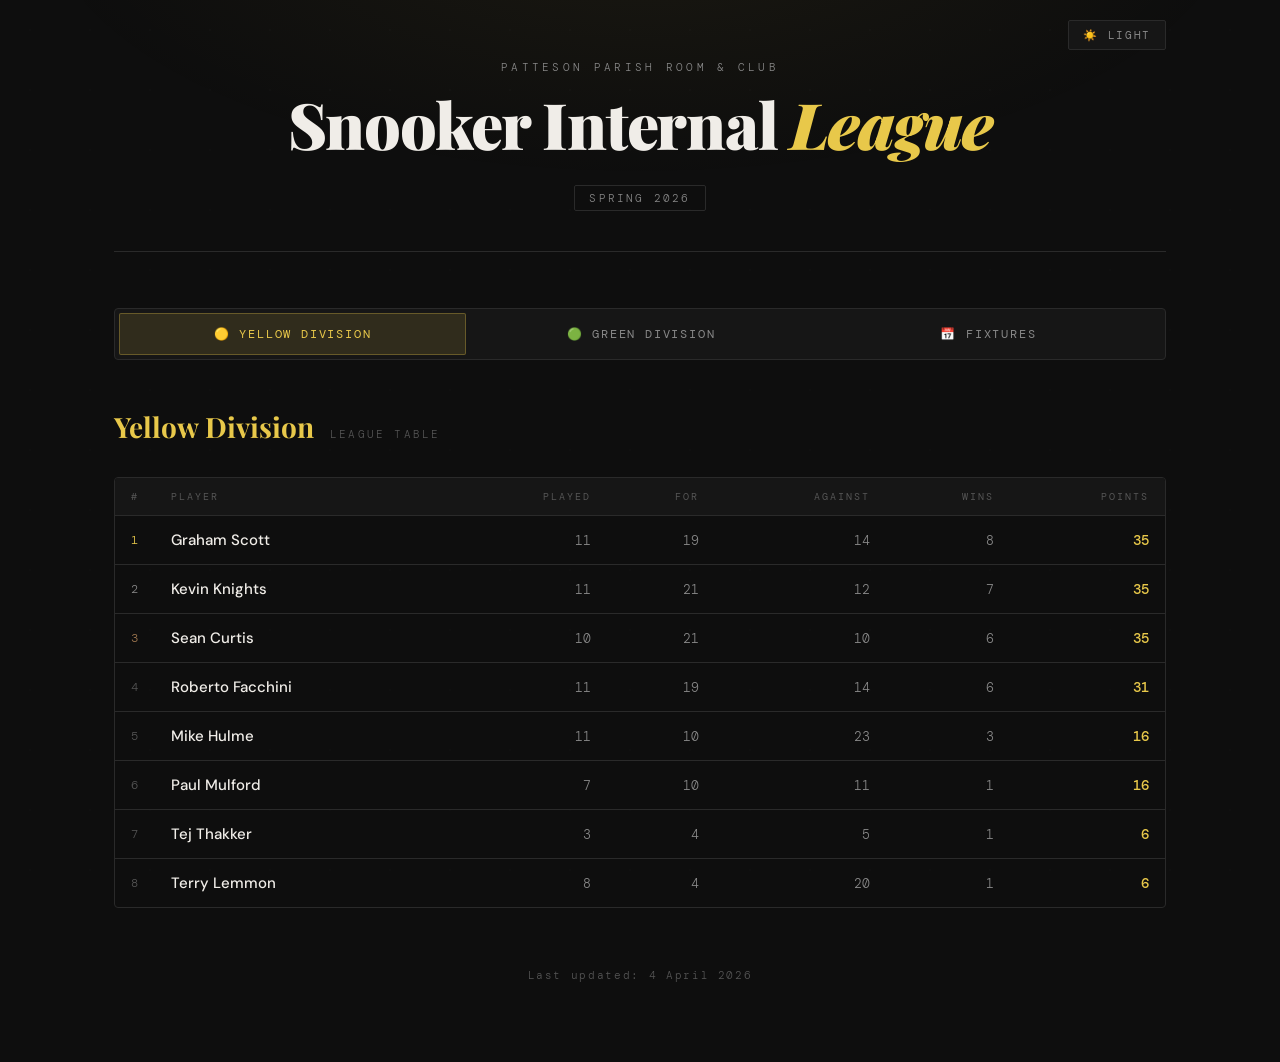
==== index.html @ 0fcff3c0 "Update index.html" ====
<!DOCTYPE html>
<html lang="en">
<head>
<meta charset="UTF-8">
<meta name="viewport" content="width=device-width, initial-scale=1.0">
<title>Patteson Rooms Snooker League — Spring/Summer 2026</title>
<link rel="preconnect" href="https://fonts.googleapis.com">
<link href="https://fonts.googleapis.com/css2?family=Playfair+Display:wght@700;900&family=DM+Mono:wght@400;500&family=DM+Sans:wght@300;400;500&display=swap" rel="stylesheet">
<style>
  :root {
    --bg: #0e0e0e;
    --surface: #161616;
    --surface2: #1e1e1e;
    --border: #2a2a2a;
    --yellow: #e8c84a;
    --yellow-dim: rgba(232,200,74,0.12);
    --yellow-glow: rgba(232,200,74,0.25);
    --green: #4caf7d;
    --green-dim: rgba(76,175,125,0.12);
    --green-glow: rgba(76,175,125,0.25);
    --text: #f0ede8;
    --text-muted: #888;
    --text-dim: #555;
    --red: #e05c5c;
  }

  :root.light {
    --bg: #f5f2eb;
    --surface: #ffffff;
    --surface2: #ece9e1;
    --border: #d8d3c8;
    --yellow: #b8960a;
    --yellow-dim: rgba(184,150,10,0.1);
    --yellow-glow: rgba(184,150,10,0.2);
    --green: #2d8a5a;
    --green-dim: rgba(45,138,90,0.1);
    --green-glow: rgba(45,138,90,0.2);
    --text: #1a1814;
    --text-muted: #666;
    --text-dim: #999;
    --red: #c0392b;
  }

  /* Theme toggle */
  .theme-toggle {
    position: absolute;
    top: 20px;
    right: 0;
    background: var(--surface);
    border: 1px solid var(--border);
    color: var(--text-muted);
    font-family: 'DM Mono', monospace;
    font-size: 11px;
    letter-spacing: 0.15em;
    text-transform: uppercase;
    padding: 7px 14px;
    border-radius: 2px;
    cursor: pointer;
    transition: all 0.2s;
    display: flex;
    align-items: center;
    gap: 7px;
    z-index: 10;
  }

  .theme-toggle:hover { color: var(--text); border-color: var(--text-dim); }

  header { position: relative; }

  *, *::before, *::after { box-sizing: border-box; margin: 0; padding: 0; }

  body {
    background: var(--bg);
    color: var(--text);
    font-family: 'DM Sans', sans-serif;
    font-weight: 300;
    min-height: 100vh;
    overflow-x: hidden;
  }

  /* Background texture */
  body::before {
    content: '';
    position: fixed;
    inset: 0;
    background-image:
      radial-gradient(ellipse 80% 50% at 50% -10%, rgba(232,200,74,0.06) 0%, transparent 60%),
      url("data:image/svg+xml,%3Csvg width='60' height='60' viewBox='0 0 60 60' xmlns='http://www.w3.org/2000/svg'%3E%3Cg fill='none' fill-rule='evenodd'%3E%3Cg fill='%23ffffff' fill-opacity='0.015'%3E%3Ccircle cx='30' cy='30' r='1'/%3E%3C/g%3E%3C/g%3E%3C/svg%3E");
    pointer-events: none;
    z-index: 0;
  }

  :root.light body::before {
    background-image: radial-gradient(ellipse 80% 50% at 50% -10%, rgba(184,150,10,0.05) 0%, transparent 60%);
  }

  .site-wrap {
    position: relative;
    z-index: 1;
    max-width: 1100px;
    margin: 0 auto;
    padding: 0 24px 80px;
  }

  /* ── HEADER ── */
  header {
    padding: 60px 0 40px;
    text-align: center;
    border-bottom: 1px solid var(--border);
    margin-bottom: 56px;
  }

  .club-name {
    font-family: 'DM Mono', monospace;
    font-size: 11px;
    letter-spacing: 0.3em;
    text-transform: uppercase;
    color: var(--text-muted);
    margin-bottom: 16px;
  }

  h1 {
    font-family: 'Playfair Display', serif;
    font-size: clamp(32px, 6vw, 64px);
    font-weight: 900;
    line-height: 1.05;
    letter-spacing: -0.02em;
    color: var(--text);
    margin-bottom: 12px;
  }

  h1 em {
    font-style: italic;
    color: var(--yellow);
  }

  .season-badge {
    display: inline-block;
    font-family: 'DM Mono', monospace;
    font-size: 11px;
    letter-spacing: 0.2em;
    text-transform: uppercase;
    color: var(--text-muted);
    border: 1px solid var(--border);
    padding: 5px 14px;
    border-radius: 2px;
    margin-top: 16px;
  }

  /* ── NAV TABS ── */
  .tabs {
    display: flex;
    gap: 2px;
    margin-bottom: 48px;
    background: var(--surface);
    padding: 4px;
    border-radius: 4px;
    border: 1px solid var(--border);
  }

  .tab-btn {
    flex: 1;
    padding: 12px 20px;
    background: transparent;
    border: none;
    cursor: pointer;
    font-family: 'DM Mono', monospace;
    font-size: 12px;
    letter-spacing: 0.15em;
    text-transform: uppercase;
    color: var(--text-muted);
    border-radius: 2px;
    transition: all 0.2s;
  }

  .tab-btn:hover { color: var(--text); background: var(--surface2); }

  .tab-btn.active-yellow {
    background: var(--yellow-dim);
    color: var(--yellow);
    border: 1px solid rgba(232,200,74,0.3);
  }

  .tab-btn.active-green {
    background: var(--green-dim);
    color: var(--green);
    border: 1px solid rgba(76,175,125,0.3);
  }

  .tab-btn.active-fixtures {
    background: var(--surface2);
    color: var(--text);
    border: 1px solid var(--border);
  }

  /* ── PANELS ── */
  .panel { display: none; }
  .panel.active { display: block; animation: fadeUp 0.3s ease; }

  @keyframes fadeUp {
    from { opacity: 0; transform: translateY(8px); }
    to { opacity: 1; transform: translateY(0); }
  }

  /* ── DIVISION HEADER ── */
  .division-header {
    display: flex;
    align-items: baseline;
    gap: 16px;
    margin-bottom: 32px;
  }

  .division-title {
    font-family: 'Playfair Display', serif;
    font-size: 28px;
    font-weight: 700;
  }

  .division-title.yellow { color: var(--yellow); }
  .division-title.green { color: var(--green); }

  .division-sub {
    font-family: 'DM Mono', monospace;
    font-size: 11px;
    letter-spacing: 0.2em;
    color: var(--text-dim);
    text-transform: uppercase;
  }

  /* ── LEAGUE TABLE ── */
  .table-wrap {
    border: 1px solid var(--border);
    border-radius: 4px;
    overflow: hidden;
    margin-bottom: 48px;
  }

  table {
    width: 100%;
    border-collapse: collapse;
  }

  thead th {
    font-family: 'DM Mono', monospace;
    font-size: 10px;
    letter-spacing: 0.2em;
    text-transform: uppercase;
    color: var(--text-dim);
    padding: 12px 16px;
    text-align: left;
    background: var(--surface);
    border-bottom: 1px solid var(--border);
    font-weight: 400;
  }

  thead th.num { text-align: right; }

  tbody tr {
    border-bottom: 1px solid var(--border);
    transition: background 0.15s;
  }

  tbody tr:last-child { border-bottom: none; }
  tbody tr:hover { background: var(--surface2); }

  /* Top 3 highlight */
  tbody tr:nth-child(1) .pos-cell { color: var(--yellow); }
  tbody tr:nth-child(2) .pos-cell { color: var(--text-muted); }
  tbody tr:nth-child(3) .pos-cell { color: #a07850; }

  td {
    padding: 14px 16px;
    font-size: 14px;
  }

  td.num {
    text-align: right;
    font-family: 'DM Mono', monospace;
    font-size: 13px;
    color: var(--text-muted);
  }

  .pos-cell {
    font-family: 'DM Mono', monospace;
    font-size: 12px;
    color: var(--text-dim);
    width: 32px;
  }

  .player-name {
    font-weight: 500;
    font-size: 15px;
  }

  .points-cell {
    font-family: 'DM Mono', monospace;
    font-weight: 500;
    font-size: 14px;
    text-align: right;
  }

  .points-cell.yellow-pts { color: var(--yellow); }
  .points-cell.green-pts { color: var(--green); }

  /* ── FIXTURES ── */
  .fixtures-grid {
    display: grid;
    grid-template-columns: repeat(auto-fill, minmax(320px, 1fr));
    gap: 16px;
  }

  .week-card {
    background: var(--surface);
    border: 1px solid var(--border);
    border-radius: 4px;
    overflow: hidden;
    transition: border-color 0.2s;
  }

  .week-card:hover { border-color: #3a3a3a; }

  .week-header {
    display: flex;
    justify-content: space-between;
    align-items: center;
    padding: 12px 16px;
    background: var(--surface2);
    border-bottom: 1px solid var(--border);
  }

  .week-label {
    font-family: 'DM Mono', monospace;
    font-size: 11px;
    letter-spacing: 0.2em;
    text-transform: uppercase;
    color: var(--text-muted);
  }

  .week-date {
    font-family: 'DM Mono', monospace;
    font-size: 11px;
    color: var(--text-dim);
  }

  .match-row {
    display: flex;
    align-items: center;
    padding: 10px 16px;
    border-bottom: 1px solid var(--border);
    gap: 8px;
  }

  .match-row:last-child { border-bottom: none; }

  .match-player {
    flex: 1;
    font-size: 13px;
  }

  .match-player.home { text-align: right; }
  .match-player.away { text-align: left; }

  .match-score {
    font-family: 'DM Mono', monospace;
    font-size: 12px;
    color: var(--text-dim);
    width: 60px;
    text-align: center;
    flex-shrink: 0;
  }

  .match-score.played {
    color: var(--text);
    font-weight: 500;
  }

  .score-win { color: var(--green) !important; }
  .score-lose { color: var(--red) !important; }

  .vs-dot {
    font-family: 'DM Mono', monospace;
    font-size: 10px;
    color: var(--text-dim);
    letter-spacing: 0.1em;
  }

  /* Division badge in fixture tab */
  .div-section-label {
    font-family: 'DM Mono', monospace;
    font-size: 10px;
    letter-spacing: 0.25em;
    text-transform: uppercase;
    padding: 4px 10px;
    border-radius: 2px;
    margin-bottom: 20px;
    display: inline-block;
  }

  .div-section-label.yellow {
    background: var(--yellow-dim);
    color: var(--yellow);
    border: 1px solid rgba(232,200,74,0.2);
  }

  .div-section-label.green {
    background: var(--green-dim);
    color: var(--green);
    border: 1px solid rgba(76,175,125,0.2);
  }

  .fixtures-section { margin-bottom: 48px; }

  .fixtures-section h3 {
    font-family: 'Playfair Display', serif;
    font-size: 22px;
    margin-bottom: 20px;
  }

  /* ── LAST UPDATED ── */
  .last-updated {
    text-align: center;
    margin-top: 60px;
    font-family: 'DM Mono', monospace;
    font-size: 11px;
    color: var(--text-dim);
    letter-spacing: 0.15em;
  }

  /* ── RESPONSIVE ── */
  @media (max-width: 600px) {
    .fixtures-grid { grid-template-columns: 1fr; }
    .tabs { flex-direction: column; }
    thead th.hide-mobile, td.hide-mobile { display: none; }
  }
</style>
</head>
<body>
<div class="site-wrap">

  <header>
    <button class="theme-toggle" onclick="toggleTheme()" id="theme-btn">☀️ Light</button>
    <p class="club-name">Patteson Parish Room &amp; Club</p>
    <h1>Snooker Internal <em>League</em></h1>
    <div class="season-badge">Spring 2026</div>
  </header>

  <div class="tabs">
    <button class="tab-btn active-yellow" onclick="showTab('yellow')">🟡 Yellow Division</button>
    <button class="tab-btn" onclick="showTab('green')">🟢 Green Division</button>
    <button class="tab-btn" onclick="showTab('fixtures')">📅 Fixtures</button>
  </div>

  <!-- ═══ YELLOW DIVISION ═══ -->
  <div id="tab-yellow" class="panel active">
    <div class="division-header">
      <span class="division-title yellow">Yellow Division</span>
      <span class="division-sub">League Table</span>
    </div>
    <div class="table-wrap">
      <table id="yellow-table">
        <thead>
          <tr>
            <th>#</th>
            <th>Player</th>
            <th class="num">Played</th>
            <th class="num hide-mobile">For</th>
            <th class="num hide-mobile">Against</th>
            <th class="num hide-mobile">Wins</th>
            <th class="num">Points</th>
          </tr>
        </thead>
        <tbody id="yellow-tbody"></tbody>
      </table>
    </div>
  </div>

  <!-- ═══ GREEN DIVISION ═══ -->
  <div id="tab-green" class="panel">
    <div class="division-header">
      <span class="division-title green">Green Division</span>
      <span class="division-sub">League Table</span>
    </div>
    <div class="table-wrap">
      <table id="green-table">
        <thead>
          <tr>
            <th>#</th>
            <th>Player</th>
            <th class="num">Played</th>
            <th class="num hide-mobile">For</th>
            <th class="num hide-mobile">Against</th>
            <th class="num hide-mobile">Wins</th>
            <th class="num">Points</th>
          </tr>
        </thead>
        <tbody id="green-tbody"></tbody>
      </table>
    </div>
  </div>

  <!-- ═══ FIXTURES ═══ -->
  <div id="tab-fixtures" class="panel">
    <div class="fixtures-section">
      <span class="div-section-label yellow">Yellow Division</span>
      <div class="fixtures-grid" id="yellow-fixtures"></div>
    </div>
    <div class="fixtures-section">
      <span class="div-section-label green">Green Division</span>
      <div class="fixtures-grid" id="green-fixtures"></div>
    </div>
  </div>

  <p class="last-updated" id="last-updated"></p>

</div>

<script>
// ════════════════════════════════════════════════════════════
//  !! EDIT THIS DATA SECTION TO UPDATE SCORES !!
//
//  For each player: [played, framesFor, framesAgainst, wins, points]
//  Set all to 0 at the start of the season.
//
//  For each match: { home, away, hScore, aScore }
//  Leave hScore and aScore as null if not yet played.
// ════════════════════════════════════════════════════════════

const LAST_UPDATED = "4 April 2026";

const yellowPlayers = [
  { name: "Terry Lemmon",     played: 8, for: 4, against: 20, wins: 1, points: 6 },
  { name: "Roberto Facchini", played: 11, for: 19, against: 14, wins: 6, points: 31 },
  { name: "Graham Scott",     played: 11, for: 19, against: 14, wins: 8, points: 35 },
  { name: "Kevin Knights",    played: 11, for: 21, against: 12, wins: 7, points: 35 },
  { name: "Mike Hulme",       played: 11, for: 10, against: 23, wins: 3, points: 16 },
  { name: "Paul Mulford",     played: 7, for: 10, against: 11, wins: 1, points: 16 },
  { name: "Sean Curtis",      played: 10, for: 21, against: 10, wins: 6, points: 35 },
  { name: "Tej Thakker",      played: 3, for: 4, against: 5, wins: 1, points: 6 },
];

const greenPlayers = [
  { name: "Jeff Smith",     played: 8, for: 2, against: 22, wins: 0, points: 2 },
  { name: "Stephen Curtis", played: 11, for: 19, against: 14, wins: 6, points: 33 },
  { name: "Asa Vassar",     played: 9, for: 21, against: 6, wins: 6, points: 35 },
  { name: "John Butler",    played: 9, for: 11, against: 16, wins: 3, points: 17 },
  { name: "Stuart Curtis",  played: 10, for: 14, against: 16, wins: 3, points: 20 },
  { name: "Steve Cotten",   played: 11, for: 15, against: 18, wins: 5, points: 25 },
  { name: "Mike Sampson",   played: null, for: null, against: null, wins: null, points: null },
  { name: "Robert Curtis",  played: 10, for: 20, against: 10, wins: 10, points: 38 },
];

// Fixtures — hScore/aScore: null = not played, [n,n] = frames won each
const yellowFixtures = [
  { week: 1,  date: "13 Apr", matches: [
    { home: "Terry Lemmon",     away: "Mike Hulme",       hScore: 2, aScore: 1 },
    { home: "Roberto Facchini", away: "Tej Thakker",      hScore: 1, aScore: 2 },
    { home: "Graham Scott",     away: "Paul Mulford",     hScore: 2, aScore: 1 },
    { home: "Kevin Knights",    away: "Sean Curtis",      hScore: 2, aScore: 1 },
  ]},
  { week: 2,  date: "20 Apr", matches: [
    { home: "Terry Lemmon",     away: "Sean Curtis",      hScore: 0, aScore: 3 },
    { home: "Roberto Facchini", away: "Mike Hulme",       hScore: 3, aScore: 0 },
    { home: "Graham Scott",     away: "Tej Thakker",      hScore: 2, aScore: 1 },
    { home: "Kevin Knights",    away: "Paul Mulford",     hScore: 2, aScore: 1 },
  ]},
  { week: 3,  date: "27 Apr", matches: [
    { home: "Terry Lemmon",     away: "Paul Mulford",     hScore: 0, aScore: 3 },
    { home: "Roberto Facchini", away: "Sean Curtis",      hScore: 0, aScore: 3 },
    { home: "Graham Scott",     away: "Mike Hulme",       hScore: 3, aScore: 0 },
    { home: "Kevin Knights",    away: "Tej Thakker",      hScore: 2, aScore: 1 },
  ]},
  { week: 4,  date: "4 May", matches: [
    { home: "Terry Lemmon",     away: "Tej Thakker",      hScore: null, aScore: null },
    { home: "Roberto Facchini", away: "Paul Mulford",     hScore: 3, aScore: 0 },
    { home: "Graham Scott",     away: "Sean Curtis",      hScore: 1, aScore: 2 },
    { home: "Kevin Knights",    away: "Mike Hulme",       hScore: 3, aScore: 0 },
  ]},
  { week: 5,  date: "11 May", matches: [
    { home: "Terry Lemmon",     away: "Graham Scott",     hScore: 1, aScore: 2 },
    { home: "Roberto Facchini", away: "Kevin Knights",    hScore: 2, aScore: 1 },
    { home: "Mike Hulme",       away: "Paul Mulford",     hScore: 1, aScore: 2 },
    { home: "Tej Thakker",      away: "Sean Curtis",      hScore: null, aScore: null },
  ]},
  { week: 6,  date: "18 May", matches: [
    { home: "Terry Lemmon",     away: "Kevin Knights",    hScore: 0, aScore: 3 },
    { home: "Roberto Facchini", away: "Graham Scott",     hScore: 1, aScore: 2 },
    { home: "Mike Hulme",       away: "Sean Curtis",      hScore: 2, aScore: 1 },
    { home: "Tej Thakker",      away: "Paul Mulford",     hScore: null, aScore: null },
  ]},
  { week: 7,  date: "25 May", matches: [
    { home: "Terry Lemmon",     away: "Roberto Facchini", hScore: 0, aScore: 3 },
    { home: "Graham Scott",     away: "Kevin Knights",    hScore: 2, aScore: 1 },
    { home: "Mike Hulme",       away: "Tej Thakker",      hScore: null, aScore: null },
    { home: "Paul Mulford",     away: "Sean Curtis",      hScore: null, aScore: null },
  ]},
  { week: 8,  date: "1 Jun", matches: [
    { home: "Mike Hulme",       away: "Terry Lemmon",     hScore: 3, aScore: 0 },
    { home: "Tej Thakker",      away: "Roberto Facchini", hScore: null, aScore: null },
    { home: "Paul Mulford",     away: "Graham Scott",     hScore: 2, aScore: 1 },
    { home: "Sean Curtis",      away: "Kevin Knights",    hScore: 2, aScore: 1 },
  ]},
  { week: 9,  date: "8 Jun", matches: [
    { home: "Sean Curtis",      away: "Terry Lemmon",     hScore: 2, aScore: 1 },
    { home: "Mike Hulme",       away: "Roberto Facchini", hScore: 2, aScore: 1 },
    { home: "Tej Thakker",      away: "Graham Scott",     hScore: null, aScore: null },
    { home: "Paul Mulford",     away: "Kevin Knights",    hScore: 1, aScore: 2 },
  ]},
  { week: 10, date: "15 Jun", matches: [
    { home: "Paul Mulford",     away: "Terry Lemmon",     hScore: null, aScore: null },
    { home: "Sean Curtis",      away: "Roberto Facchini", hScore: 1, aScore: 2 },
    { home: "Mike Hulme",       away: "Graham Scott",     hScore: 1, aScore: 2 },
    { home: "Tej Thakker",      away: "Kevin Knights",    hScore: null, aScore: null },
  ]},
  { week: 11, date: "22 Jun", matches: [
    { home: "Tej Thakker",      away: "Terry Lemmon",     hScore: null, aScore: null },
    { home: "Paul Mulford",     away: "Roberto Facchini", hScore: null, aScore: null },
    { home: "Sean Curtis",      away: "Graham Scott",     hScore: 3, aScore: 0 },
    { home: "Mike Hulme",       away: "Kevin Knights",    hScore: 0, aScore: 3 },
  ]},
  { week: 12, date: "29 Jun", matches: [
    { home: "Graham Scott",     away: "Terry Lemmon",     hScore: null, aScore: null },
    { home: "Kevin Knights",    away: "Roberto Facchini", hScore: 1, aScore: 2 },
    { home: "Paul Mulford",     away: "Mike Hulme",       hScore: null, aScore: null },
    { home: "Sean Curtis",      away: "Tej Thakker",      hScore: null, aScore: null },
  ]},
  { week: 13, date: "6 Jul", matches: [
    { home: "Kevin Knights",    away: "Terry Lemmon",     hScore: null, aScore: null },
    { home: "Graham Scott",     away: "Roberto Facchini", hScore: 2, aScore: 1 },
    { home: "Sean Curtis",      away: "Mike Hulme",       hScore: 3, aScore: 0 },
    { home: "Paul Mulford",     away: "Tej Thakker",      hScore: null, aScore: null },
  ]},
  { week: 14, date: "13 Jul", matches: [
    { home: "Roberto Facchini", away: "Terry Lemmon",     hScore: null, aScore: null },
    { home: "Kevin Knights",    away: "Graham Scott",     hScore: null, aScore: null },
    { home: "Tej Thakker",      away: "Mike Hulme",       hScore: null, aScore: null },
    { home: "Sean Curtis",      away: "Paul Mulford",     hScore: null, aScore: null },
  ]},
  { week: 15, date: "20 Jul", matches: [] }, // Catch-ups week
];

const greenFixtures = [
  { week: 1,  date: "13 Apr", matches: [
    { home: "Jeff Smith",     away: "Stuart Curtis",  hScore: 0, aScore: 3 },
    { home: "Stephen Curtis", away: "Robert Curtis",  hScore: 1, aScore: 2 },
    { home: "Asa Vassar",     away: "Steve Cotten",   hScore: 1, aScore: 2 },
    { home: "John Butler",    away: "Mike Sampson",   hScore: null, aScore: null },
  ]},
  { week: 2,  date: "20 Apr", matches: [
    { home: "Jeff Smith",     away: "Mike Sampson",   hScore: null, aScore: null },
    { home: "Stephen Curtis", away: "Stuart Curtis",  hScore: 2, aScore: 1 },
    { home: "Asa Vassar",     away: "Robert Curtis",  hScore: 0, aScore: 3 },
    { home: "John Butler",    away: "Steve Cotten",   hScore: 2, aScore: 1 },
  ]},
  { week: 3,  date: "27 Apr", matches: [
    { home: "Jeff Smith",     away: "Steve Cotten",   hScore: 1, aScore: 2 },
    { home: "Stephen Curtis", away: "Mike Sampson",   hScore: null, aScore: null },
    { home: "Asa Vassar",     away: "Stuart Curtis",  hScore: 2, aScore: 1 },
    { home: "John Butler",    away: "Robert Curtis",  hScore: 1, aScore: 2 },
  ]},
  { week: 4,  date: "4 May", matches: [
    { home: "Jeff Smith",     away: "Robert Curtis",  hScore: 1, aScore: 2 },
    { home: "Stephen Curtis", away: "Steve Cotten",   hScore: 3, aScore: 0 },
    { home: "Asa Vassar",     away: "Mike Sampson",   hScore: null, aScore: null },
    { home: "John Butler",    away: "Stuart Curtis",  hScore: 3, aScore: 0 },
  ]},
  { week: 5,  date: "11 May", matches: [
    { home: "Jeff Smith",     away: "Asa Vassar",     hScore: 0, aScore: 3 },
    { home: "Stephen Curtis", away: "John Butler",    hScore: 2, aScore: 1 },
    { home: "Stuart Curtis",  away: "Steve Cotten",   hScore: 1, aScore: 2 },
    { home: "Robert Curtis",  away: "Mike Sampson",   hScore: null, aScore: null },
  ]},
  { week: 6,  date: "18 May", matches: [
    { home: "Jeff Smith",     away: "John Butler",    hScore: null, aScore: null },
    { home: "Stephen Curtis", away: "Asa Vassar",     hScore: 0, aScore: 3 },
    { home: "Stuart Curtis",  away: "Mike Sampson",   hScore: null, aScore: null },
    { home: "Robert Curtis",  away: "Steve Cotten",   hScore: 2, aScore: 1 },
  ]},
  { week: 7,  date: "25 May", matches: [
    { home: "Jeff Smith",     away: "Stephen Curtis", hScore: 0, aScore: 3 },
    { home: "Asa Vassar",     away: "John Butler",    hScore: null, aScore: null },
    { home: "Stuart Curtis",  away: "Robert Curtis",  hScore: 1, aScore: 2 },
    { home: "Steve Cotten",   away: "Mike Sampson",   hScore: null, aScore: null },
  ]},
  { week: 8,  date: "1 Jun", matches: [
    { home: "Stuart Curtis",  away: "Jeff Smith",     hScore: null, aScore: null },
    { home: "Robert Curtis",  away: "Stephen Curtis", hScore: 3, aScore: 0 },
    { home: "Steve Cotten",   away: "Asa Vassar",     hScore: 0, aScore: 3 },
    { home: "Mike Sampson",   away: "John Butler",    hScore: null, aScore: null },
  ]},
  { week: 9,  date: "8 Jun", matches: [
    { home: "Mike Sampson",   away: "Jeff Smith",     hScore: null, aScore: null },
    { home: "Stuart Curtis",  away: "Stephen Curtis", hScore: 2, aScore: 1 },
    { home: "Robert Curtis",  away: "Asa Vassar",     hScore: 0, aScore: 3 },
    { home: "Steve Cotten",   away: "John Butler",    hScore: 3, aScore: 0 },
  ]},
  { week: 10, date: "15 Jun", matches: [
    { home: "Steve Cotten",   away: "Jeff Smith",     hScore: 3, aScore: 0 },
    { home: "Mike Sampson",   away: "Stephen Curtis", hScore: null, aScore: null },
    { home: "Stuart Curtis",  away: "Asa Vassar",     hScore: null, aScore: null },
    { home: "Robert Curtis",  away: "John Butler",    hScore: 2, aScore: 1 },
  ]},
  { week: 11, date: "22 Jun", matches: [
    { home: "Robert Curtis",  away: "Jeff Smith",     hScore: 3, aScore: 0 },
    { home: "Steve Cotten",   away: "Stephen Curtis", hScore: 1, aScore: 2 },
    { home: "Mike Sampson",   away: "Asa Vassar",     hScore: null, aScore: null },
    { home: "Stuart Curtis",  away: "John Butler",    hScore: 1, aScore: 2 },
  ]},
  { week: 12, date: "29 Jun", matches: [
    { home: "Asa Vassar",     away: "Jeff Smith",     hScore: 3, aScore: 0 },
    { home: "John Butler",    away: "Stephen Curtis", hScore: 1, aScore: 2 },
    { home: "Steve Cotten",   away: "Stuart Curtis",  hScore: 0, aScore: 3 },
    { home: "Mike Sampson",   away: "Robert Curtis",  hScore: null, aScore: null },
  ]},
  { week: 13, date: "6 Jul", matches: [
    { home: "John Butler",    away: "Jeff Smith",     hScore: null, aScore: null },
    { home: "Asa Vassar",     away: "Stephen Curtis", hScore: null, aScore: null },
    { home: "Mike Sampson",   away: "Stuart Curtis",  hScore: null, aScore: null },
    { home: "Steve Cotten",   away: "Robert Curtis",  hScore: null, aScore: null },
  ]},
  { week: 14, date: "13 Jul", matches: [
    { home: "Stephen Curtis", away: "Jeff Smith",     hScore: 3, aScore: 0 },
    { home: "John Butler",    away: "Asa Vassar",     hScore: 0, aScore: 3 },
    { home: "Robert Curtis",  away: "Stuart Curtis",  hScore: 2, aScore: 1 },
    { home: "Mike Sampson",   away: "Steve Cotten",   hScore: null, aScore: null },
  ]},
  { week: 15, date: "20 Jul", matches: [] }, // Catch-ups week
];

// ════════════════════════════════════════════════════════════
//  RENDERING — no need to edit below this line
// ════════════════════════════════════════════════════════════

function renderTable(players, tbodyId, ptClass) {
  const sorted = [...players].sort((a, b) => b.points - a.points || b.wins - a.wins || (b.for - b.against) - (a.for - a.against));
  const tbody = document.getElementById(tbodyId);
  tbody.innerHTML = sorted.map((p, i) => `
    <tr>
      <td class="pos-cell">${i + 1}</td>
      <td class="player-name">${p.name}</td>
      <td class="num">${p.played}</td>
      <td class="num hide-mobile">${p.for}</td>
      <td class="num hide-mobile">${p.against}</td>
      <td class="num hide-mobile">${p.wins}</td>
      <td class="points-cell ${ptClass}">${p.points}</td>
    </tr>
  `).join('');
}

function renderFixtures(fixtures, containerId) {
  const container = document.getElementById(containerId);
  container.innerHTML = fixtures.map(week => {
    if (week.matches.length === 0) {
      return `
        <div class="week-card">
          <div class="week-header">
            <span class="week-label">Week ${week.week}</span>
            <span class="week-date">${week.date}</span>
          </div>
          <div class="match-row" style="justify-content:center;color:var(--text-dim);font-size:13px;font-style:italic;">
            Catch-up week
          </div>
        </div>`;
    }
    const matchRows = week.matches.map(m => {
      const played = m.hScore !== null && m.aScore !== null;
      let scoreHtml = `<span class="match-score"><span class="vs-dot">vs</span></span>`;
      if (played) {
        const hWon = m.hScore > m.aScore;
        const hClass = hWon ? 'score-win' : 'score-lose';
        const aClass = hWon ? 'score-lose' : 'score-win';
        scoreHtml = `<span class="match-score played"><span class="${hClass}">${m.hScore}</span> – <span class="${aClass}">${m.aScore}</span></span>`;
      }
      return `
        <div class="match-row">
          <span class="match-player home">${m.home}</span>
          ${scoreHtml}
          <span class="match-player away">${m.away}</span>
        </div>`;
    }).join('');
    return `
      <div class="week-card">
        <div class="week-header">
          <span class="week-label">Week ${week.week}</span>
          <span class="week-date">${week.date}</span>
        </div>
        ${matchRows}
      </div>`;
  }).join('');
}

function showTab(tab) {
  document.querySelectorAll('.panel').forEach(p => p.classList.remove('active'));
  document.querySelectorAll('.tab-btn').forEach(b => {
    b.className = 'tab-btn';
  });
  document.getElementById('tab-' + tab).classList.add('active');
  const btns = document.querySelectorAll('.tab-btn');
  if (tab === 'yellow') btns[0].classList.add('active-yellow');
  else if (tab === 'green') btns[1].classList.add('active-green');
  else btns[2].classList.add('active-fixtures');
}

function toggleTheme() {
  const isLight = document.documentElement.classList.toggle('light');
  document.getElementById('theme-btn').textContent = isLight ? '🌙 Dark' : '☀️ Light';
  try { localStorage.setItem('theme', isLight ? 'light' : 'dark'); } catch(e) {}
}

// Restore saved theme preference
try {
  if (localStorage.getItem('theme') === 'light') {
    document.documentElement.classList.add('light');
    document.getElementById('theme-btn').textContent = '🌙 Dark';
  }
} catch(e) {}

// Init
renderTable(yellowPlayers, 'yellow-tbody', 'yellow-pts');
renderTable(greenPlayers,  'green-tbody',  'green-pts');
renderFixtures(yellowFixtures, 'yellow-fixtures');
renderFixtures(greenFixtures,  'green-fixtures');
document.getElementById('last-updated').textContent = `Last updated: ${LAST_UPDATED}`;
</script>
</body>
</html>
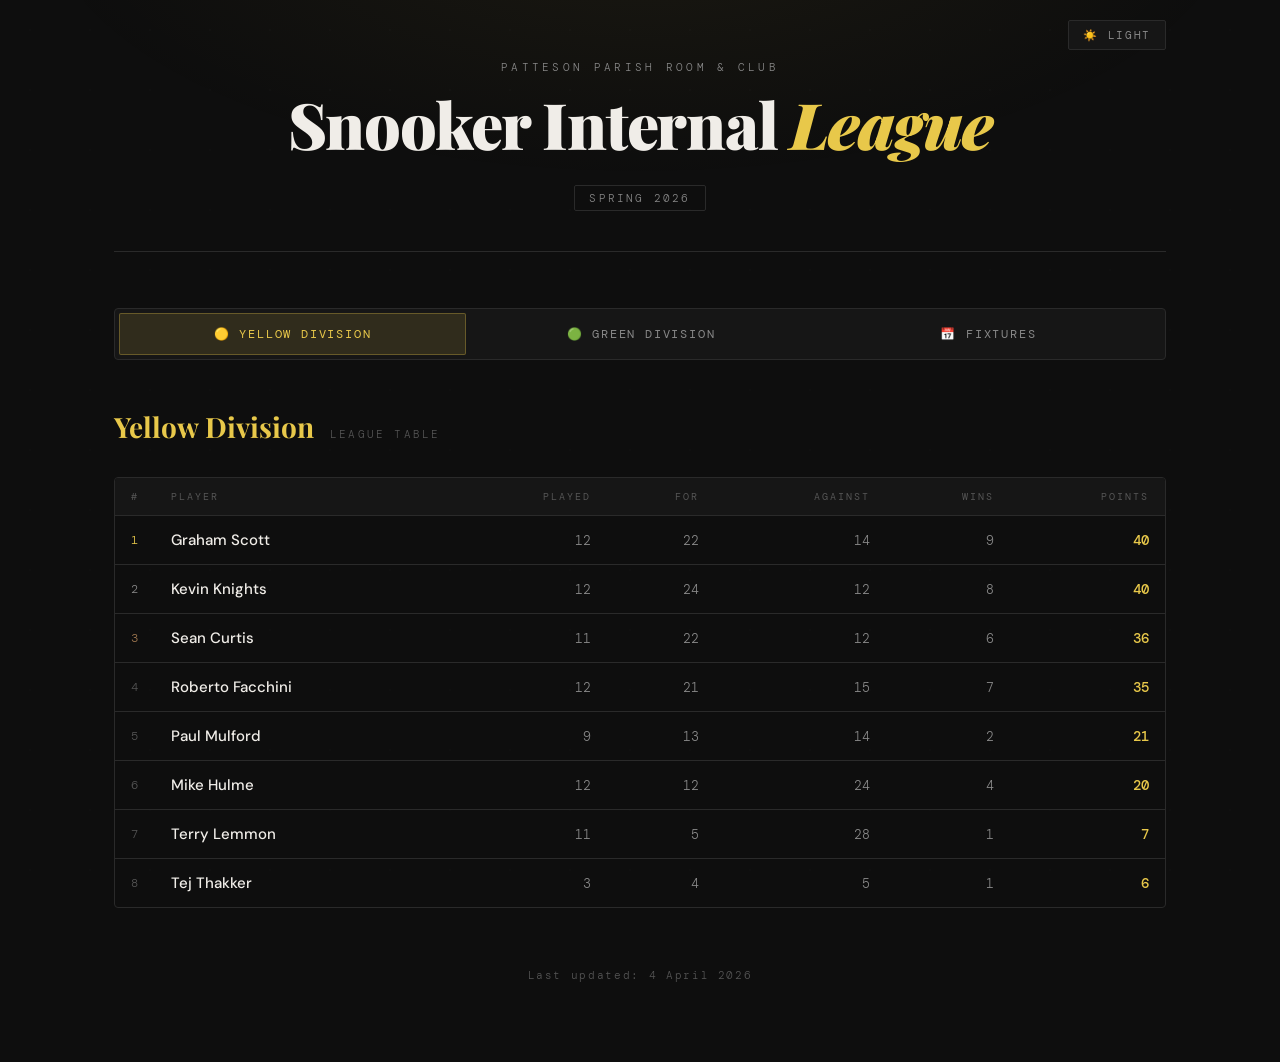
==== commit 7d1b7833: "Update player statistics and match scores" ====
--- a/index.html
+++ b/index.html
@@ -528,25 +528,25 @@
 const LAST_UPDATED = "4 April 2026";
 
 const yellowPlayers = [
-  { name: "Terry Lemmon",     played: 8, for: 4, against: 20, wins: 1, points: 6 },
-  { name: "Roberto Facchini", played: 11, for: 19, against: 14, wins: 6, points: 31 },
-  { name: "Graham Scott",     played: 11, for: 19, against: 14, wins: 8, points: 35 },
-  { name: "Kevin Knights",    played: 11, for: 21, against: 12, wins: 7, points: 35 },
-  { name: "Mike Hulme",       played: 11, for: 10, against: 23, wins: 3, points: 16 },
-  { name: "Paul Mulford",     played: 7, for: 10, against: 11, wins: 1, points: 16 },
-  { name: "Sean Curtis",      played: 10, for: 21, against: 10, wins: 6, points: 35 },
+  { name: "Terry Lemmon",     played: 11, for: 5, against: 28, wins: 1, points: 7 },
+  { name: "Roberto Facchini", played: 12, for: 21, against: 15, wins: 7, points: 35 },
+  { name: "Graham Scott",     played: 12, for: 22, against: 14, wins: 9, points: 40 },
+  { name: "Kevin Knights",    played: 12, for: 24, against: 12, wins: 8, points: 40 },
+  { name: "Mike Hulme",       played: 12, for: 12, against: 24, wins: 4, points: 20 },
+  { name: "Paul Mulford",     played: 9, for: 13, against: 14, wins: 2, points: 21 },
+  { name: "Sean Curtis",      played: 11, for: 22, against: 12, wins: 6, points: 36 },
   { name: "Tej Thakker",      played: 3, for: 4, against: 5, wins: 1, points: 6 },
 ];
 
 const greenPlayers = [
-  { name: "Jeff Smith",     played: 8, for: 2, against: 22, wins: 0, points: 2 },
+  { name: "Jeff Smith",     played: 10, for: 2, against: 28, wins: 0, points: 2 },
   { name: "Stephen Curtis", played: 11, for: 19, against: 14, wins: 6, points: 33 },
-  { name: "Asa Vassar",     played: 9, for: 21, against: 6, wins: 6, points: 35 },
-  { name: "John Butler",    played: 9, for: 11, against: 16, wins: 3, points: 17 },
-  { name: "Stuart Curtis",  played: 10, for: 14, against: 16, wins: 3, points: 20 },
-  { name: "Steve Cotten",   played: 11, for: 15, against: 18, wins: 5, points: 25 },
+  { name: "Asa Vassar",     played: 11, for: 24, against: 69, wins: 7, points: 40 },
+  { name: "John Butler",    played: 12, for: 19, against: 17, wins: 6, points: 131 },
+  { name: "Stuart Curtis",  played: 11, for: 15, against: 18, wins: 3, points: 21 },
+  { name: "Steve Cotten",   played: 12, for: 16, against: 20, wins: 5, points: 26 },
   { name: "Mike Sampson",   played: null, for: null, against: null, wins: null, points: null },
-  { name: "Robert Curtis",  played: 10, for: 20, against: 10, wins: 10, points: 38 },
+  { name: "Robert Curtis",  played: 11, for: 22, against: 11, wins: 11, points: 42 },
 ];
 
 // Fixtures — hScore/aScore: null = not played, [n,n] = frames won each
@@ -618,22 +618,22 @@
     { home: "Mike Hulme",       away: "Kevin Knights",    hScore: 0, aScore: 3 },
   ]},
   { week: 12, date: "29 Jun", matches: [
-    { home: "Graham Scott",     away: "Terry Lemmon",     hScore: null, aScore: null },
+    { home: "Graham Scott",     away: "Terry Lemmon",     hScore: 3, aScore: 0 },
     { home: "Kevin Knights",    away: "Roberto Facchini", hScore: 1, aScore: 2 },
-    { home: "Paul Mulford",     away: "Mike Hulme",       hScore: null, aScore: null },
+    { home: "Paul Mulford",     away: "Mike Hulme",       hScore: 1, aScore: 2 },
     { home: "Sean Curtis",      away: "Tej Thakker",      hScore: null, aScore: null },
   ]},
   { week: 13, date: "6 Jul", matches: [
-    { home: "Kevin Knights",    away: "Terry Lemmon",     hScore: null, aScore: null },
+    { home: "Kevin Knights",    away: "Terry Lemmon",     hScore: 3, aScore: 0 },
     { home: "Graham Scott",     away: "Roberto Facchini", hScore: 2, aScore: 1 },
     { home: "Sean Curtis",      away: "Mike Hulme",       hScore: 3, aScore: 0 },
     { home: "Paul Mulford",     away: "Tej Thakker",      hScore: null, aScore: null },
   ]},
   { week: 14, date: "13 Jul", matches: [
-    { home: "Roberto Facchini", away: "Terry Lemmon",     hScore: null, aScore: null },
+    { home: "Roberto Facchini", away: "Terry Lemmon",     hScore: 2, aScore: 1 },
     { home: "Kevin Knights",    away: "Graham Scott",     hScore: null, aScore: null },
     { home: "Tej Thakker",      away: "Mike Hulme",       hScore: null, aScore: null },
-    { home: "Sean Curtis",      away: "Paul Mulford",     hScore: null, aScore: null },
+    { home: "Sean Curtis",      away: "Paul Mulford",     hScore: 1, aScore: 2 },
   ]},
   { week: 15, date: "20 Jul", matches: [] }, // Catch-ups week
 ];
@@ -670,14 +670,14 @@
     { home: "Robert Curtis",  away: "Mike Sampson",   hScore: null, aScore: null },
   ]},
   { week: 6,  date: "18 May", matches: [
-    { home: "Jeff Smith",     away: "John Butler",    hScore: null, aScore: null },
+    { home: "Jeff Smith",     away: "John Butler",    hScore: 0, aScore: 3 },
     { home: "Stephen Curtis", away: "Asa Vassar",     hScore: 0, aScore: 3 },
     { home: "Stuart Curtis",  away: "Mike Sampson",   hScore: null, aScore: null },
     { home: "Robert Curtis",  away: "Steve Cotten",   hScore: 2, aScore: 1 },
   ]},
   { week: 7,  date: "25 May", matches: [
     { home: "Jeff Smith",     away: "Stephen Curtis", hScore: 0, aScore: 3 },
-    { home: "Asa Vassar",     away: "John Butler",    hScore: null, aScore: null },
+    { home: "Asa Vassar",     away: "John Butler",    hScore: 1, aScore: 2 },
     { home: "Stuart Curtis",  away: "Robert Curtis",  hScore: 1, aScore: 2 },
     { home: "Steve Cotten",   away: "Mike Sampson",   hScore: null, aScore: null },
   ]},
@@ -696,7 +696,7 @@
   { week: 10, date: "15 Jun", matches: [
     { home: "Steve Cotten",   away: "Jeff Smith",     hScore: 3, aScore: 0 },
     { home: "Mike Sampson",   away: "Stephen Curtis", hScore: null, aScore: null },
-    { home: "Stuart Curtis",  away: "Asa Vassar",     hScore: null, aScore: null },
+    { home: "Stuart Curtis",  away: "Asa Vassar",     hScore: 1, aScore: 2 },
     { home: "Robert Curtis",  away: "John Butler",    hScore: 2, aScore: 1 },
   ]},
   { week: 11, date: "22 Jun", matches: [
@@ -712,10 +712,10 @@
     { home: "Mike Sampson",   away: "Robert Curtis",  hScore: null, aScore: null },
   ]},
   { week: 13, date: "6 Jul", matches: [
-    { home: "John Butler",    away: "Jeff Smith",     hScore: null, aScore: null },
+    { home: "John Butler",    away: "Jeff Smith",     hScore: 3, aScore: 0 },
     { home: "Asa Vassar",     away: "Stephen Curtis", hScore: null, aScore: null },
     { home: "Mike Sampson",   away: "Stuart Curtis",  hScore: null, aScore: null },
-    { home: "Steve Cotten",   away: "Robert Curtis",  hScore: null, aScore: null },
+    { home: "Steve Cotten",   away: "Robert Curtis",  hScore: 1, aScore: 2 },
   ]},
   { week: 14, date: "13 Jul", matches: [
     { home: "Stephen Curtis", away: "Jeff Smith",     hScore: 3, aScore: 0 },
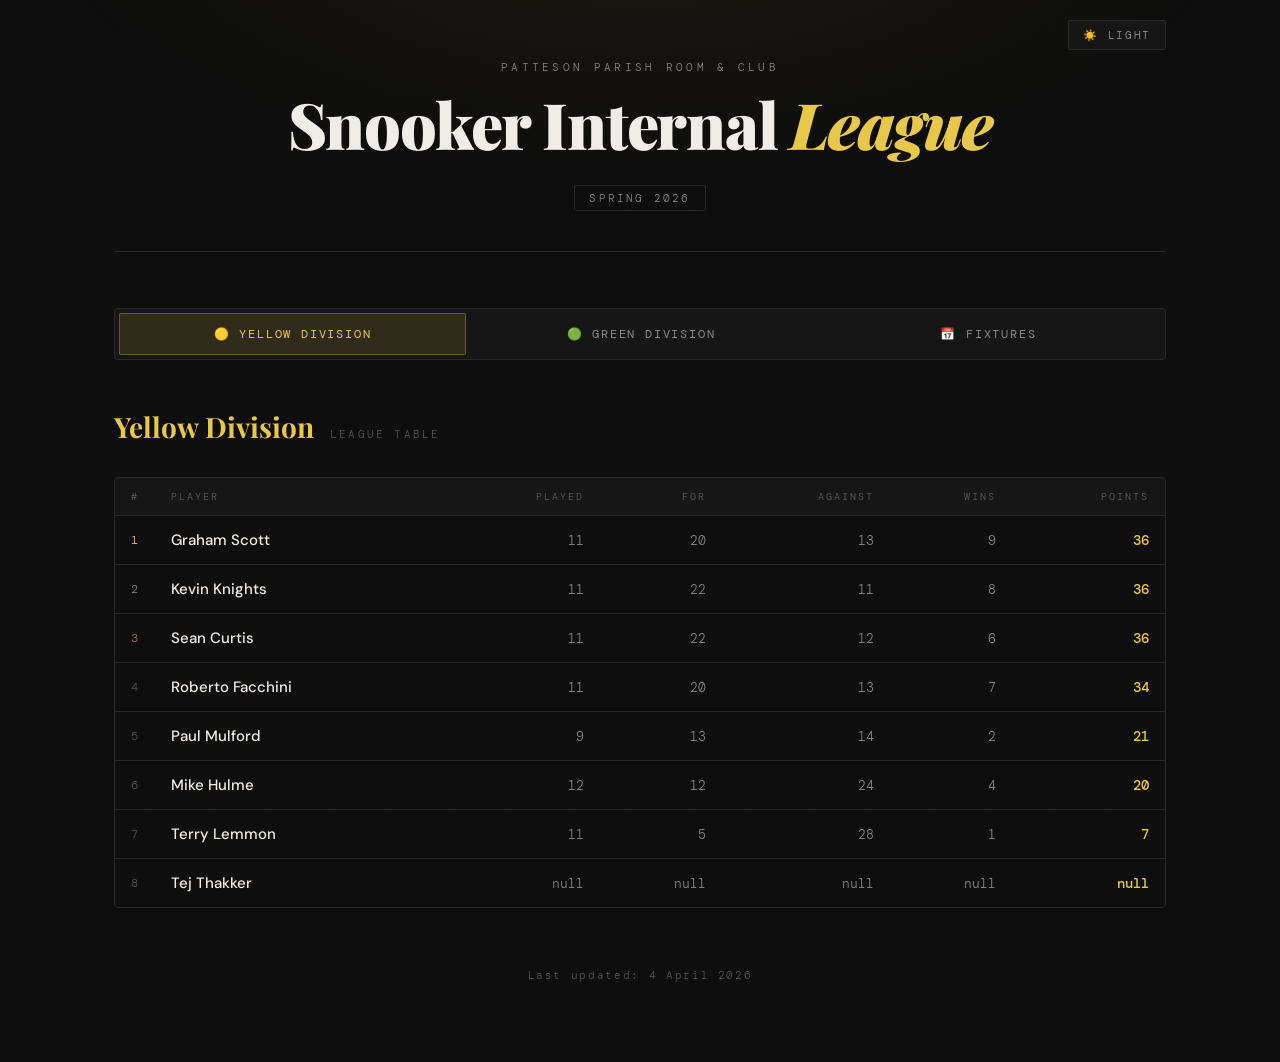
==== commit c9ee578d: "Update index.html" ====
--- a/index.html
+++ b/index.html
@@ -529,45 +529,45 @@
 
 const yellowPlayers = [
   { name: "Terry Lemmon",     played: 11, for: 5, against: 28, wins: 1, points: 7 },
-  { name: "Roberto Facchini", played: 12, for: 21, against: 15, wins: 7, points: 35 },
-  { name: "Graham Scott",     played: 12, for: 22, against: 14, wins: 9, points: 40 },
-  { name: "Kevin Knights",    played: 12, for: 24, against: 12, wins: 8, points: 40 },
+  { name: "Roberto Facchini", played: 11, for: 20, against: 13, wins: 7, points: 34 },
+  { name: "Graham Scott",     played: 11, for: 20, against: 13, wins: 9, points: 36 },
+  { name: "Kevin Knights",    played: 11, for: 22, against: 11, wins: 8, points: 36 },
   { name: "Mike Hulme",       played: 12, for: 12, against: 24, wins: 4, points: 20 },
   { name: "Paul Mulford",     played: 9, for: 13, against: 14, wins: 2, points: 21 },
   { name: "Sean Curtis",      played: 11, for: 22, against: 12, wins: 6, points: 36 },
-  { name: "Tej Thakker",      played: 3, for: 4, against: 5, wins: 1, points: 6 },
+  { name: "Tej Thakker",      played: null, for: null, against: null, wins: null, points: null },
 ];
 
 const greenPlayers = [
-  { name: "Jeff Smith",     played: 10, for: 2, against: 28, wins: 0, points: 2 },
-  { name: "Stephen Curtis", played: 11, for: 19, against: 14, wins: 6, points: 33 },
-  { name: "Asa Vassar",     played: 11, for: 24, against: 69, wins: 7, points: 40 },
-  { name: "John Butler",    played: 12, for: 19, against: 17, wins: 6, points: 131 },
+  { name: "Jeff Smith",     played: 11, for: 2, against: 31, wins: 0, points: 2 },
+  { name: "Stephen Curtis", played: 12, for: 22, against: 14, wins: 7, points: 38 },
+  { name: "Asa Vassar",     played: 12, for: 24, against: 12, wins: 7, points: 40 },
+  { name: "John Butler",    played: 12, for: 19, against: 17, wins: 6, points: 31 },
   { name: "Stuart Curtis",  played: 11, for: 15, against: 18, wins: 3, points: 21 },
   { name: "Steve Cotten",   played: 12, for: 16, against: 20, wins: 5, points: 26 },
   { name: "Mike Sampson",   played: null, for: null, against: null, wins: null, points: null },
-  { name: "Robert Curtis",  played: 11, for: 22, against: 11, wins: 11, points: 42 },
+  { name: "Robert Curtis",  played: 12, for: 25, against: 11, wins: 11, points: 47 },
 ];
 
 // Fixtures — hScore/aScore: null = not played, [n,n] = frames won each
 const yellowFixtures = [
   { week: 1,  date: "13 Apr", matches: [
     { home: "Terry Lemmon",     away: "Mike Hulme",       hScore: 2, aScore: 1 },
-    { home: "Roberto Facchini", away: "Tej Thakker",      hScore: 1, aScore: 2 },
+    { home: "Roberto Facchini", away: "Tej Thakker",      hScore: null, aScore: null },
     { home: "Graham Scott",     away: "Paul Mulford",     hScore: 2, aScore: 1 },
     { home: "Kevin Knights",    away: "Sean Curtis",      hScore: 2, aScore: 1 },
   ]},
   { week: 2,  date: "20 Apr", matches: [
     { home: "Terry Lemmon",     away: "Sean Curtis",      hScore: 0, aScore: 3 },
     { home: "Roberto Facchini", away: "Mike Hulme",       hScore: 3, aScore: 0 },
-    { home: "Graham Scott",     away: "Tej Thakker",      hScore: 2, aScore: 1 },
+    { home: "Graham Scott",     away: "Tej Thakker",      hScore: null, aScore: null },
     { home: "Kevin Knights",    away: "Paul Mulford",     hScore: 2, aScore: 1 },
   ]},
   { week: 3,  date: "27 Apr", matches: [
     { home: "Terry Lemmon",     away: "Paul Mulford",     hScore: 0, aScore: 3 },
     { home: "Roberto Facchini", away: "Sean Curtis",      hScore: 0, aScore: 3 },
     { home: "Graham Scott",     away: "Mike Hulme",       hScore: 3, aScore: 0 },
-    { home: "Kevin Knights",    away: "Tej Thakker",      hScore: 2, aScore: 1 },
+    { home: "Kevin Knights",    away: "Tej Thakker",      hScore: null, aScore: null },
   ]},
   { week: 4,  date: "4 May", matches: [
     { home: "Terry Lemmon",     away: "Tej Thakker",      hScore: null, aScore: null },
@@ -713,7 +713,7 @@
   ]},
   { week: 13, date: "6 Jul", matches: [
     { home: "John Butler",    away: "Jeff Smith",     hScore: 3, aScore: 0 },
-    { home: "Asa Vassar",     away: "Stephen Curtis", hScore: null, aScore: null },
+    { home: "Asa Vassar",     away: "Stephen Curtis", hScore: 0, aScore: 3 },
     { home: "Mike Sampson",   away: "Stuart Curtis",  hScore: null, aScore: null },
     { home: "Steve Cotten",   away: "Robert Curtis",  hScore: 1, aScore: 2 },
   ]},
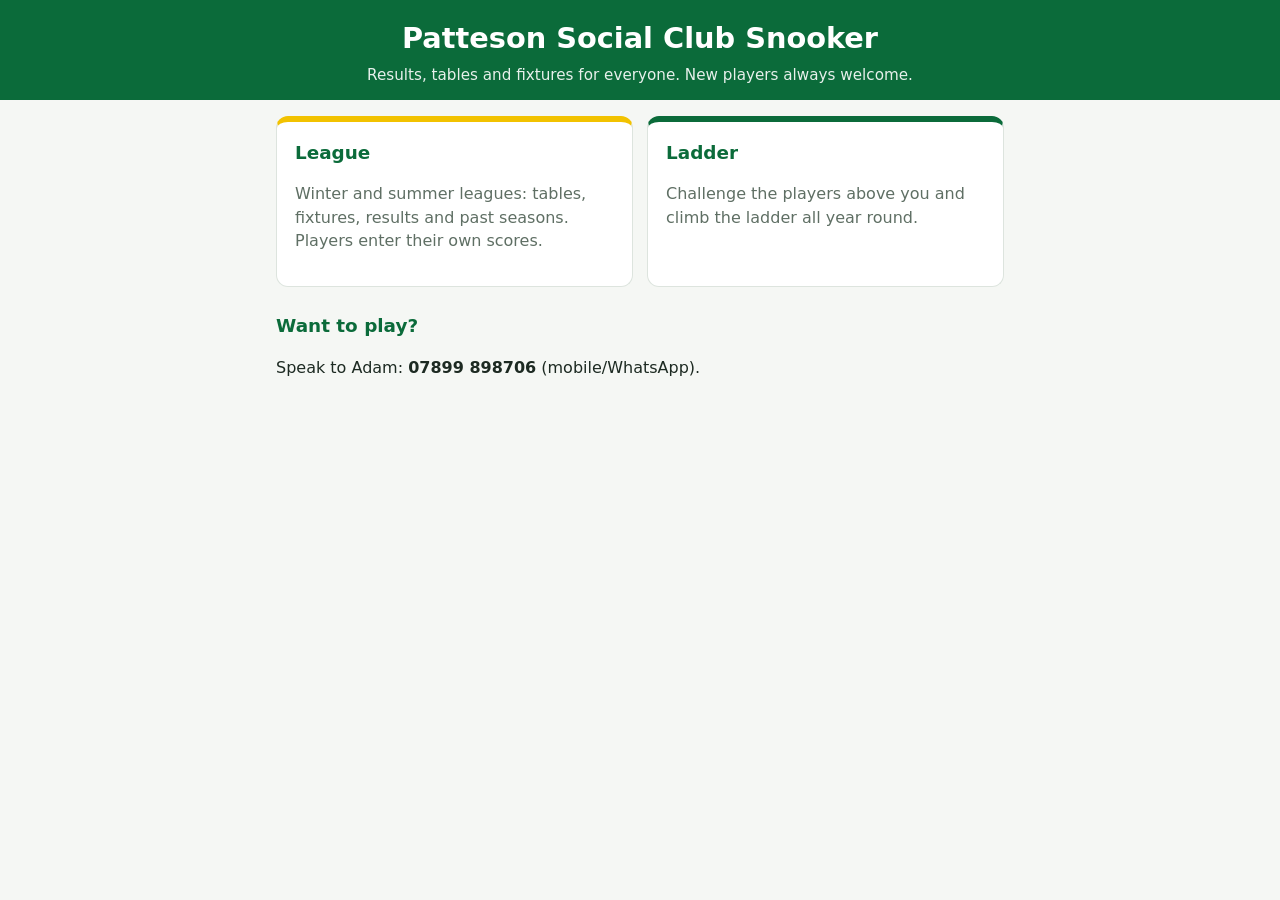
==== commit 3917698a: "League app: player score entry, admin season setup, archive, home page Co-Authored-By: Claude Opus 5" ====
--- a/index.html
+++ b/index.html
@@ -1,825 +1,35 @@
-<!DOCTYPE html>
-<html lang="en">
+<!doctype html>
+<html lang="en-GB">
 <head>
-<meta charset="UTF-8">
-<meta name="viewport" content="width=device-width, initial-scale=1.0">
-<title>Patteson Rooms Snooker League — Spring/Summer 2026</title>
-<link rel="preconnect" href="https://fonts.googleapis.com">
-<link href="https://fonts.googleapis.com/css2?family=Playfair+Display:wght@700;900&family=DM+Mono:wght@400;500&family=DM+Sans:wght@300;400;500&display=swap" rel="stylesheet">
-<style>
-  :root {
-    --bg: #0e0e0e;
-    --surface: #161616;
-    --surface2: #1e1e1e;
-    --border: #2a2a2a;
-    --yellow: #e8c84a;
-    --yellow-dim: rgba(232,200,74,0.12);
-    --yellow-glow: rgba(232,200,74,0.25);
-    --green: #4caf7d;
-    --green-dim: rgba(76,175,125,0.12);
-    --green-glow: rgba(76,175,125,0.25);
-    --text: #f0ede8;
-    --text-muted: #888;
-    --text-dim: #555;
-    --red: #e05c5c;
-  }
-
-  :root.light {
-    --bg: #f5f2eb;
-    --surface: #ffffff;
-    --surface2: #ece9e1;
-    --border: #d8d3c8;
-    --yellow: #b8960a;
-    --yellow-dim: rgba(184,150,10,0.1);
-    --yellow-glow: rgba(184,150,10,0.2);
-    --green: #2d8a5a;
-    --green-dim: rgba(45,138,90,0.1);
-    --green-glow: rgba(45,138,90,0.2);
-    --text: #1a1814;
-    --text-muted: #666;
-    --text-dim: #999;
-    --red: #c0392b;
-  }
-
-  /* Theme toggle */
-  .theme-toggle {
-    position: absolute;
-    top: 20px;
-    right: 0;
-    background: var(--surface);
-    border: 1px solid var(--border);
-    color: var(--text-muted);
-    font-family: 'DM Mono', monospace;
-    font-size: 11px;
-    letter-spacing: 0.15em;
-    text-transform: uppercase;
-    padding: 7px 14px;
-    border-radius: 2px;
-    cursor: pointer;
-    transition: all 0.2s;
-    display: flex;
-    align-items: center;
-    gap: 7px;
-    z-index: 10;
-  }
-
-  .theme-toggle:hover { color: var(--text); border-color: var(--text-dim); }
-
-  header { position: relative; }
-
-  *, *::before, *::after { box-sizing: border-box; margin: 0; padding: 0; }
-
-  body {
-    background: var(--bg);
-    color: var(--text);
-    font-family: 'DM Sans', sans-serif;
-    font-weight: 300;
-    min-height: 100vh;
-    overflow-x: hidden;
-  }
-
-  /* Background texture */
-  body::before {
-    content: '';
-    position: fixed;
-    inset: 0;
-    background-image:
-      radial-gradient(ellipse 80% 50% at 50% -10%, rgba(232,200,74,0.06) 0%, transparent 60%),
-      url("data:image/svg+xml,%3Csvg width='60' height='60' viewBox='0 0 60 60' xmlns='http://www.w3.org/2000/svg'%3E%3Cg fill='none' fill-rule='evenodd'%3E%3Cg fill='%23ffffff' fill-opacity='0.015'%3E%3Ccircle cx='30' cy='30' r='1'/%3E%3C/g%3E%3C/g%3E%3C/svg%3E");
-    pointer-events: none;
-    z-index: 0;
-  }
-
-  :root.light body::before {
-    background-image: radial-gradient(ellipse 80% 50% at 50% -10%, rgba(184,150,10,0.05) 0%, transparent 60%);
-  }
-
-  .site-wrap {
-    position: relative;
-    z-index: 1;
-    max-width: 1100px;
-    margin: 0 auto;
-    padding: 0 24px 80px;
-  }
-
-  /* ── HEADER ── */
-  header {
-    padding: 60px 0 40px;
-    text-align: center;
-    border-bottom: 1px solid var(--border);
-    margin-bottom: 56px;
-  }
-
-  .club-name {
-    font-family: 'DM Mono', monospace;
-    font-size: 11px;
-    letter-spacing: 0.3em;
-    text-transform: uppercase;
-    color: var(--text-muted);
-    margin-bottom: 16px;
-  }
-
-  h1 {
-    font-family: 'Playfair Display', serif;
-    font-size: clamp(32px, 6vw, 64px);
-    font-weight: 900;
-    line-height: 1.05;
-    letter-spacing: -0.02em;
-    color: var(--text);
-    margin-bottom: 12px;
-  }
-
-  h1 em {
-    font-style: italic;
-    color: var(--yellow);
-  }
-
-  .season-badge {
-    display: inline-block;
-    font-family: 'DM Mono', monospace;
-    font-size: 11px;
-    letter-spacing: 0.2em;
-    text-transform: uppercase;
-    color: var(--text-muted);
-    border: 1px solid var(--border);
-    padding: 5px 14px;
-    border-radius: 2px;
-    margin-top: 16px;
-  }
-
-  /* ── NAV TABS ── */
-  .tabs {
-    display: flex;
-    gap: 2px;
-    margin-bottom: 48px;
-    background: var(--surface);
-    padding: 4px;
-    border-radius: 4px;
-    border: 1px solid var(--border);
-  }
-
-  .tab-btn {
-    flex: 1;
-    padding: 12px 20px;
-    background: transparent;
-    border: none;
-    cursor: pointer;
-    font-family: 'DM Mono', monospace;
-    font-size: 12px;
-    letter-spacing: 0.15em;
-    text-transform: uppercase;
-    color: var(--text-muted);
-    border-radius: 2px;
-    transition: all 0.2s;
-  }
-
-  .tab-btn:hover { color: var(--text); background: var(--surface2); }
-
-  .tab-btn.active-yellow {
-    background: var(--yellow-dim);
-    color: var(--yellow);
-    border: 1px solid rgba(232,200,74,0.3);
-  }
-
-  .tab-btn.active-green {
-    background: var(--green-dim);
-    color: var(--green);
-    border: 1px solid rgba(76,175,125,0.3);
-  }
-
-  .tab-btn.active-fixtures {
-    background: var(--surface2);
-    color: var(--text);
-    border: 1px solid var(--border);
-  }
-
-  /* ── PANELS ── */
-  .panel { display: none; }
-  .panel.active { display: block; animation: fadeUp 0.3s ease; }
-
-  @keyframes fadeUp {
-    from { opacity: 0; transform: translateY(8px); }
-    to { opacity: 1; transform: translateY(0); }
-  }
-
-  /* ── DIVISION HEADER ── */
-  .division-header {
-    display: flex;
-    align-items: baseline;
-    gap: 16px;
-    margin-bottom: 32px;
-  }
-
-  .division-title {
-    font-family: 'Playfair Display', serif;
-    font-size: 28px;
-    font-weight: 700;
-  }
-
-  .division-title.yellow { color: var(--yellow); }
-  .division-title.green { color: var(--green); }
-
-  .division-sub {
-    font-family: 'DM Mono', monospace;
-    font-size: 11px;
-    letter-spacing: 0.2em;
-    color: var(--text-dim);
-    text-transform: uppercase;
-  }
-
-  /* ── LEAGUE TABLE ── */
-  .table-wrap {
-    border: 1px solid var(--border);
-    border-radius: 4px;
-    overflow: hidden;
-    margin-bottom: 48px;
-  }
-
-  table {
-    width: 100%;
-    border-collapse: collapse;
-  }
-
-  thead th {
-    font-family: 'DM Mono', monospace;
-    font-size: 10px;
-    letter-spacing: 0.2em;
-    text-transform: uppercase;
-    color: var(--text-dim);
-    padding: 12px 16px;
-    text-align: left;
-    background: var(--surface);
-    border-bottom: 1px solid var(--border);
-    font-weight: 400;
-  }
-
-  thead th.num { text-align: right; }
-
-  tbody tr {
-    border-bottom: 1px solid var(--border);
-    transition: background 0.15s;
-  }
-
-  tbody tr:last-child { border-bottom: none; }
-  tbody tr:hover { background: var(--surface2); }
-
-  /* Top 3 highlight */
-  tbody tr:nth-child(1) .pos-cell { color: var(--yellow); }
-  tbody tr:nth-child(2) .pos-cell { color: var(--text-muted); }
-  tbody tr:nth-child(3) .pos-cell { color: #a07850; }
-
-  td {
-    padding: 14px 16px;
-    font-size: 14px;
-  }
-
-  td.num {
-    text-align: right;
-    font-family: 'DM Mono', monospace;
-    font-size: 13px;
-    color: var(--text-muted);
-  }
-
-  .pos-cell {
-    font-family: 'DM Mono', monospace;
-    font-size: 12px;
-    color: var(--text-dim);
-    width: 32px;
-  }
-
-  .player-name {
-    font-weight: 500;
-    font-size: 15px;
-  }
-
-  .points-cell {
-    font-family: 'DM Mono', monospace;
-    font-weight: 500;
-    font-size: 14px;
-    text-align: right;
-  }
-
-  .points-cell.yellow-pts { color: var(--yellow); }
-  .points-cell.green-pts { color: var(--green); }
-
-  /* ── FIXTURES ── */
-  .fixtures-grid {
-    display: grid;
-    grid-template-columns: repeat(auto-fill, minmax(320px, 1fr));
-    gap: 16px;
-  }
-
-  .week-card {
-    background: var(--surface);
-    border: 1px solid var(--border);
-    border-radius: 4px;
-    overflow: hidden;
-    transition: border-color 0.2s;
-  }
-
-  .week-card:hover { border-color: #3a3a3a; }
-
-  .week-header {
-    display: flex;
-    justify-content: space-between;
-    align-items: center;
-    padding: 12px 16px;
-    background: var(--surface2);
-    border-bottom: 1px solid var(--border);
-  }
-
-  .week-label {
-    font-family: 'DM Mono', monospace;
-    font-size: 11px;
-    letter-spacing: 0.2em;
-    text-transform: uppercase;
-    color: var(--text-muted);
-  }
-
-  .week-date {
-    font-family: 'DM Mono', monospace;
-    font-size: 11px;
-    color: var(--text-dim);
-  }
-
-  .match-row {
-    display: flex;
-    align-items: center;
-    padding: 10px 16px;
-    border-bottom: 1px solid var(--border);
-    gap: 8px;
-  }
-
-  .match-row:last-child { border-bottom: none; }
-
-  .match-player {
-    flex: 1;
-    font-size: 13px;
-  }
-
-  .match-player.home { text-align: right; }
-  .match-player.away { text-align: left; }
-
-  .match-score {
-    font-family: 'DM Mono', monospace;
-    font-size: 12px;
-    color: var(--text-dim);
-    width: 60px;
-    text-align: center;
-    flex-shrink: 0;
-  }
-
-  .match-score.played {
-    color: var(--text);
-    font-weight: 500;
-  }
-
-  .score-win { color: var(--green) !important; }
-  .score-lose { color: var(--red) !important; }
-
-  .vs-dot {
-    font-family: 'DM Mono', monospace;
-    font-size: 10px;
-    color: var(--text-dim);
-    letter-spacing: 0.1em;
-  }
-
-  /* Division badge in fixture tab */
-  .div-section-label {
-    font-family: 'DM Mono', monospace;
-    font-size: 10px;
-    letter-spacing: 0.25em;
-    text-transform: uppercase;
-    padding: 4px 10px;
-    border-radius: 2px;
-    margin-bottom: 20px;
-    display: inline-block;
-  }
-
-  .div-section-label.yellow {
-    background: var(--yellow-dim);
-    color: var(--yellow);
-    border: 1px solid rgba(232,200,74,0.2);
-  }
-
-  .div-section-label.green {
-    background: var(--green-dim);
-    color: var(--green);
-    border: 1px solid rgba(76,175,125,0.2);
-  }
-
-  .fixtures-section { margin-bottom: 48px; }
-
-  .fixtures-section h3 {
-    font-family: 'Playfair Display', serif;
-    font-size: 22px;
-    margin-bottom: 20px;
-  }
-
-  /* ── LAST UPDATED ── */
-  .last-updated {
-    text-align: center;
-    margin-top: 60px;
-    font-family: 'DM Mono', monospace;
-    font-size: 11px;
-    color: var(--text-dim);
-    letter-spacing: 0.15em;
-  }
-
-  /* ── RESPONSIVE ── */
-  @media (max-width: 600px) {
-    .fixtures-grid { grid-template-columns: 1fr; }
-    .tabs { flex-direction: column; }
-    thead th.hide-mobile, td.hide-mobile { display: none; }
-  }
-</style>
+  <meta charset="utf-8">
+  <meta name="viewport" content="width=device-width, initial-scale=1">
+  <title>Patteson Snooker</title>
+  <meta name="description" content="Patteson Social Club snooker: league and ladder">
+  <link rel="icon" href="data:image/svg+xml,<svg xmlns='http://www.w3.org/2000/svg' viewBox='0 0 32 32'><circle cx='16' cy='16' r='14' fill='%23c62828'/></svg>">
+  <link rel="stylesheet" href="style.css">
 </head>
 <body>
-<div class="site-wrap">
-
   <header>
-    <button class="theme-toggle" onclick="toggleTheme()" id="theme-btn">☀️ Light</button>
-    <p class="club-name">Patteson Parish Room &amp; Club</p>
-    <h1>Snooker Internal <em>League</em></h1>
-    <div class="season-badge">Spring 2026</div>
+    <h1>Patteson Social Club Snooker</h1>
+    <p>Results, tables and fixtures for everyone. New players always welcome.</p>
   </header>
-
-  <div class="tabs">
-    <button class="tab-btn active-yellow" onclick="showTab('yellow')">🟡 Yellow Division</button>
-    <button class="tab-btn" onclick="showTab('green')">🟢 Green Division</button>
-    <button class="tab-btn" onclick="showTab('fixtures')">📅 Fixtures</button>
-  </div>
-
-  <!-- ═══ YELLOW DIVISION ═══ -->
-  <div id="tab-yellow" class="panel active">
-    <div class="division-header">
-      <span class="division-title yellow">Yellow Division</span>
-      <span class="division-sub">League Table</span>
+  <main>
+    <div class="choices">
+      <a class="choice league" href="league.html">
+        <h2>League</h2>
+        <p class="muted">Winter and summer leagues: tables, fixtures, results and past seasons. Players enter their own scores.</p>
+      </a>
+      <a class="choice" id="ladderLink" href="#">
+        <h2>Ladder</h2>
+        <p class="muted">Challenge the players above you and climb the ladder all year round.</p>
+      </a>
     </div>
-    <div class="table-wrap">
-      <table id="yellow-table">
-        <thead>
-          <tr>
-            <th>#</th>
-            <th>Player</th>
-            <th class="num">Played</th>
-            <th class="num hide-mobile">For</th>
-            <th class="num hide-mobile">Against</th>
-            <th class="num hide-mobile">Wins</th>
-            <th class="num">Points</th>
-          </tr>
-        </thead>
-        <tbody id="yellow-tbody"></tbody>
-      </table>
-    </div>
-  </div>
-
-  <!-- ═══ GREEN DIVISION ═══ -->
-  <div id="tab-green" class="panel">
-    <div class="division-header">
-      <span class="division-title green">Green Division</span>
-      <span class="division-sub">League Table</span>
-    </div>
-    <div class="table-wrap">
-      <table id="green-table">
-        <thead>
-          <tr>
-            <th>#</th>
-            <th>Player</th>
-            <th class="num">Played</th>
-            <th class="num hide-mobile">For</th>
-            <th class="num hide-mobile">Against</th>
-            <th class="num hide-mobile">Wins</th>
-            <th class="num">Points</th>
-          </tr>
-        </thead>
-        <tbody id="green-tbody"></tbody>
-      </table>
-    </div>
-  </div>
-
-  <!-- ═══ FIXTURES ═══ -->
-  <div id="tab-fixtures" class="panel">
-    <div class="fixtures-section">
-      <span class="div-section-label yellow">Yellow Division</span>
-      <div class="fixtures-grid" id="yellow-fixtures"></div>
-    </div>
-    <div class="fixtures-section">
-      <span class="div-section-label green">Green Division</span>
-      <div class="fixtures-grid" id="green-fixtures"></div>
-    </div>
-  </div>
-
-  <p class="last-updated" id="last-updated"></p>
-
-</div>
-
-<script>
-// ════════════════════════════════════════════════════════════
-//  !! EDIT THIS DATA SECTION TO UPDATE SCORES !!
-//
-//  For each player: [played, framesFor, framesAgainst, wins, points]
-//  Set all to 0 at the start of the season.
-//
-//  For each match: { home, away, hScore, aScore }
-//  Leave hScore and aScore as null if not yet played.
-// ════════════════════════════════════════════════════════════
-
-const LAST_UPDATED = "4 April 2026";
-
-const yellowPlayers = [
-  { name: "Terry Lemmon",     played: 11, for: 5, against: 28, wins: 1, points: 7 },
-  { name: "Roberto Facchini", played: 11, for: 20, against: 13, wins: 7, points: 34 },
-  { name: "Graham Scott",     played: 11, for: 20, against: 13, wins: 9, points: 36 },
-  { name: "Kevin Knights",    played: 11, for: 22, against: 11, wins: 8, points: 36 },
-  { name: "Mike Hulme",       played: 12, for: 12, against: 24, wins: 4, points: 20 },
-  { name: "Paul Mulford",     played: 9, for: 13, against: 14, wins: 2, points: 21 },
-  { name: "Sean Curtis",      played: 11, for: 22, against: 12, wins: 6, points: 36 },
-  { name: "Tej Thakker",      played: null, for: null, against: null, wins: null, points: null },
-];
-
-const greenPlayers = [
-  { name: "Jeff Smith",     played: 11, for: 2, against: 31, wins: 0, points: 2 },
-  { name: "Stephen Curtis", played: 12, for: 22, against: 14, wins: 7, points: 38 },
-  { name: "Asa Vassar",     played: 12, for: 24, against: 12, wins: 7, points: 40 },
-  { name: "John Butler",    played: 12, for: 19, against: 17, wins: 6, points: 31 },
-  { name: "Stuart Curtis",  played: 11, for: 15, against: 18, wins: 3, points: 21 },
-  { name: "Steve Cotten",   played: 12, for: 16, against: 20, wins: 5, points: 26 },
-  { name: "Mike Sampson",   played: null, for: null, against: null, wins: null, points: null },
-  { name: "Robert Curtis",  played: 12, for: 25, against: 11, wins: 11, points: 47 },
-];
-
-// Fixtures — hScore/aScore: null = not played, [n,n] = frames won each
-const yellowFixtures = [
-  { week: 1,  date: "13 Apr", matches: [
-    { home: "Terry Lemmon",     away: "Mike Hulme",       hScore: 2, aScore: 1 },
-    { home: "Roberto Facchini", away: "Tej Thakker",      hScore: null, aScore: null },
-    { home: "Graham Scott",     away: "Paul Mulford",     hScore: 2, aScore: 1 },
-    { home: "Kevin Knights",    away: "Sean Curtis",      hScore: 2, aScore: 1 },
-  ]},
-  { week: 2,  date: "20 Apr", matches: [
-    { home: "Terry Lemmon",     away: "Sean Curtis",      hScore: 0, aScore: 3 },
-    { home: "Roberto Facchini", away: "Mike Hulme",       hScore: 3, aScore: 0 },
-    { home: "Graham Scott",     away: "Tej Thakker",      hScore: null, aScore: null },
-    { home: "Kevin Knights",    away: "Paul Mulford",     hScore: 2, aScore: 1 },
-  ]},
-  { week: 3,  date: "27 Apr", matches: [
-    { home: "Terry Lemmon",     away: "Paul Mulford",     hScore: 0, aScore: 3 },
-    { home: "Roberto Facchini", away: "Sean Curtis",      hScore: 0, aScore: 3 },
-    { home: "Graham Scott",     away: "Mike Hulme",       hScore: 3, aScore: 0 },
-    { home: "Kevin Knights",    away: "Tej Thakker",      hScore: null, aScore: null },
-  ]},
-  { week: 4,  date: "4 May", matches: [
-    { home: "Terry Lemmon",     away: "Tej Thakker",      hScore: null, aScore: null },
-    { home: "Roberto Facchini", away: "Paul Mulford",     hScore: 3, aScore: 0 },
-    { home: "Graham Scott",     away: "Sean Curtis",      hScore: 1, aScore: 2 },
-    { home: "Kevin Knights",    away: "Mike Hulme",       hScore: 3, aScore: 0 },
-  ]},
-  { week: 5,  date: "11 May", matches: [
-    { home: "Terry Lemmon",     away: "Graham Scott",     hScore: 1, aScore: 2 },
-    { home: "Roberto Facchini", away: "Kevin Knights",    hScore: 2, aScore: 1 },
-    { home: "Mike Hulme",       away: "Paul Mulford",     hScore: 1, aScore: 2 },
-    { home: "Tej Thakker",      away: "Sean Curtis",      hScore: null, aScore: null },
-  ]},
-  { week: 6,  date: "18 May", matches: [
-    { home: "Terry Lemmon",     away: "Kevin Knights",    hScore: 0, aScore: 3 },
-    { home: "Roberto Facchini", away: "Graham Scott",     hScore: 1, aScore: 2 },
-    { home: "Mike Hulme",       away: "Sean Curtis",      hScore: 2, aScore: 1 },
-    { home: "Tej Thakker",      away: "Paul Mulford",     hScore: null, aScore: null },
-  ]},
-  { week: 7,  date: "25 May", matches: [
-    { home: "Terry Lemmon",     away: "Roberto Facchini", hScore: 0, aScore: 3 },
-    { home: "Graham Scott",     away: "Kevin Knights",    hScore: 2, aScore: 1 },
-    { home: "Mike Hulme",       away: "Tej Thakker",      hScore: null, aScore: null },
-    { home: "Paul Mulford",     away: "Sean Curtis",      hScore: null, aScore: null },
-  ]},
-  { week: 8,  date: "1 Jun", matches: [
-    { home: "Mike Hulme",       away: "Terry Lemmon",     hScore: 3, aScore: 0 },
-    { home: "Tej Thakker",      away: "Roberto Facchini", hScore: null, aScore: null },
-    { home: "Paul Mulford",     away: "Graham Scott",     hScore: 2, aScore: 1 },
-    { home: "Sean Curtis",      away: "Kevin Knights",    hScore: 2, aScore: 1 },
-  ]},
-  { week: 9,  date: "8 Jun", matches: [
-    { home: "Sean Curtis",      away: "Terry Lemmon",     hScore: 2, aScore: 1 },
-    { home: "Mike Hulme",       away: "Roberto Facchini", hScore: 2, aScore: 1 },
-    { home: "Tej Thakker",      away: "Graham Scott",     hScore: null, aScore: null },
-    { home: "Paul Mulford",     away: "Kevin Knights",    hScore: 1, aScore: 2 },
-  ]},
-  { week: 10, date: "15 Jun", matches: [
-    { home: "Paul Mulford",     away: "Terry Lemmon",     hScore: null, aScore: null },
-    { home: "Sean Curtis",      away: "Roberto Facchini", hScore: 1, aScore: 2 },
-    { home: "Mike Hulme",       away: "Graham Scott",     hScore: 1, aScore: 2 },
-    { home: "Tej Thakker",      away: "Kevin Knights",    hScore: null, aScore: null },
-  ]},
-  { week: 11, date: "22 Jun", matches: [
-    { home: "Tej Thakker",      away: "Terry Lemmon",     hScore: null, aScore: null },
-    { home: "Paul Mulford",     away: "Roberto Facchini", hScore: null, aScore: null },
-    { home: "Sean Curtis",      away: "Graham Scott",     hScore: 3, aScore: 0 },
-    { home: "Mike Hulme",       away: "Kevin Knights",    hScore: 0, aScore: 3 },
-  ]},
-  { week: 12, date: "29 Jun", matches: [
-    { home: "Graham Scott",     away: "Terry Lemmon",     hScore: 3, aScore: 0 },
-    { home: "Kevin Knights",    away: "Roberto Facchini", hScore: 1, aScore: 2 },
-    { home: "Paul Mulford",     away: "Mike Hulme",       hScore: 1, aScore: 2 },
-    { home: "Sean Curtis",      away: "Tej Thakker",      hScore: null, aScore: null },
-  ]},
-  { week: 13, date: "6 Jul", matches: [
-    { home: "Kevin Knights",    away: "Terry Lemmon",     hScore: 3, aScore: 0 },
-    { home: "Graham Scott",     away: "Roberto Facchini", hScore: 2, aScore: 1 },
-    { home: "Sean Curtis",      away: "Mike Hulme",       hScore: 3, aScore: 0 },
-    { home: "Paul Mulford",     away: "Tej Thakker",      hScore: null, aScore: null },
-  ]},
-  { week: 14, date: "13 Jul", matches: [
-    { home: "Roberto Facchini", away: "Terry Lemmon",     hScore: 2, aScore: 1 },
-    { home: "Kevin Knights",    away: "Graham Scott",     hScore: null, aScore: null },
-    { home: "Tej Thakker",      away: "Mike Hulme",       hScore: null, aScore: null },
-    { home: "Sean Curtis",      away: "Paul Mulford",     hScore: 1, aScore: 2 },
-  ]},
-  { week: 15, date: "20 Jul", matches: [] }, // Catch-ups week
-];
-
-const greenFixtures = [
-  { week: 1,  date: "13 Apr", matches: [
-    { home: "Jeff Smith",     away: "Stuart Curtis",  hScore: 0, aScore: 3 },
-    { home: "Stephen Curtis", away: "Robert Curtis",  hScore: 1, aScore: 2 },
-    { home: "Asa Vassar",     away: "Steve Cotten",   hScore: 1, aScore: 2 },
-    { home: "John Butler",    away: "Mike Sampson",   hScore: null, aScore: null },
-  ]},
-  { week: 2,  date: "20 Apr", matches: [
-    { home: "Jeff Smith",     away: "Mike Sampson",   hScore: null, aScore: null },
-    { home: "Stephen Curtis", away: "Stuart Curtis",  hScore: 2, aScore: 1 },
-    { home: "Asa Vassar",     away: "Robert Curtis",  hScore: 0, aScore: 3 },
-    { home: "John Butler",    away: "Steve Cotten",   hScore: 2, aScore: 1 },
-  ]},
-  { week: 3,  date: "27 Apr", matches: [
-    { home: "Jeff Smith",     away: "Steve Cotten",   hScore: 1, aScore: 2 },
-    { home: "Stephen Curtis", away: "Mike Sampson",   hScore: null, aScore: null },
-    { home: "Asa Vassar",     away: "Stuart Curtis",  hScore: 2, aScore: 1 },
-    { home: "John Butler",    away: "Robert Curtis",  hScore: 1, aScore: 2 },
-  ]},
-  { week: 4,  date: "4 May", matches: [
-    { home: "Jeff Smith",     away: "Robert Curtis",  hScore: 1, aScore: 2 },
-    { home: "Stephen Curtis", away: "Steve Cotten",   hScore: 3, aScore: 0 },
-    { home: "Asa Vassar",     away: "Mike Sampson",   hScore: null, aScore: null },
-    { home: "John Butler",    away: "Stuart Curtis",  hScore: 3, aScore: 0 },
-  ]},
-  { week: 5,  date: "11 May", matches: [
-    { home: "Jeff Smith",     away: "Asa Vassar",     hScore: 0, aScore: 3 },
-    { home: "Stephen Curtis", away: "John Butler",    hScore: 2, aScore: 1 },
-    { home: "Stuart Curtis",  away: "Steve Cotten",   hScore: 1, aScore: 2 },
-    { home: "Robert Curtis",  away: "Mike Sampson",   hScore: null, aScore: null },
-  ]},
-  { week: 6,  date: "18 May", matches: [
-    { home: "Jeff Smith",     away: "John Butler",    hScore: 0, aScore: 3 },
-    { home: "Stephen Curtis", away: "Asa Vassar",     hScore: 0, aScore: 3 },
-    { home: "Stuart Curtis",  away: "Mike Sampson",   hScore: null, aScore: null },
-    { home: "Robert Curtis",  away: "Steve Cotten",   hScore: 2, aScore: 1 },
-  ]},
-  { week: 7,  date: "25 May", matches: [
-    { home: "Jeff Smith",     away: "Stephen Curtis", hScore: 0, aScore: 3 },
-    { home: "Asa Vassar",     away: "John Butler",    hScore: 1, aScore: 2 },
-    { home: "Stuart Curtis",  away: "Robert Curtis",  hScore: 1, aScore: 2 },
-    { home: "Steve Cotten",   away: "Mike Sampson",   hScore: null, aScore: null },
-  ]},
-  { week: 8,  date: "1 Jun", matches: [
-    { home: "Stuart Curtis",  away: "Jeff Smith",     hScore: null, aScore: null },
-    { home: "Robert Curtis",  away: "Stephen Curtis", hScore: 3, aScore: 0 },
-    { home: "Steve Cotten",   away: "Asa Vassar",     hScore: 0, aScore: 3 },
-    { home: "Mike Sampson",   away: "John Butler",    hScore: null, aScore: null },
-  ]},
-  { week: 9,  date: "8 Jun", matches: [
-    { home: "Mike Sampson",   away: "Jeff Smith",     hScore: null, aScore: null },
-    { home: "Stuart Curtis",  away: "Stephen Curtis", hScore: 2, aScore: 1 },
-    { home: "Robert Curtis",  away: "Asa Vassar",     hScore: 0, aScore: 3 },
-    { home: "Steve Cotten",   away: "John Butler",    hScore: 3, aScore: 0 },
-  ]},
-  { week: 10, date: "15 Jun", matches: [
-    { home: "Steve Cotten",   away: "Jeff Smith",     hScore: 3, aScore: 0 },
-    { home: "Mike Sampson",   away: "Stephen Curtis", hScore: null, aScore: null },
-    { home: "Stuart Curtis",  away: "Asa Vassar",     hScore: 1, aScore: 2 },
-    { home: "Robert Curtis",  away: "John Butler",    hScore: 2, aScore: 1 },
-  ]},
-  { week: 11, date: "22 Jun", matches: [
-    { home: "Robert Curtis",  away: "Jeff Smith",     hScore: 3, aScore: 0 },
-    { home: "Steve Cotten",   away: "Stephen Curtis", hScore: 1, aScore: 2 },
-    { home: "Mike Sampson",   away: "Asa Vassar",     hScore: null, aScore: null },
-    { home: "Stuart Curtis",  away: "John Butler",    hScore: 1, aScore: 2 },
-  ]},
-  { week: 12, date: "29 Jun", matches: [
-    { home: "Asa Vassar",     away: "Jeff Smith",     hScore: 3, aScore: 0 },
-    { home: "John Butler",    away: "Stephen Curtis", hScore: 1, aScore: 2 },
-    { home: "Steve Cotten",   away: "Stuart Curtis",  hScore: 0, aScore: 3 },
-    { home: "Mike Sampson",   away: "Robert Curtis",  hScore: null, aScore: null },
-  ]},
-  { week: 13, date: "6 Jul", matches: [
-    { home: "John Butler",    away: "Jeff Smith",     hScore: 3, aScore: 0 },
-    { home: "Asa Vassar",     away: "Stephen Curtis", hScore: 0, aScore: 3 },
-    { home: "Mike Sampson",   away: "Stuart Curtis",  hScore: null, aScore: null },
-    { home: "Steve Cotten",   away: "Robert Curtis",  hScore: 1, aScore: 2 },
-  ]},
-  { week: 14, date: "13 Jul", matches: [
-    { home: "Stephen Curtis", away: "Jeff Smith",     hScore: 3, aScore: 0 },
-    { home: "John Butler",    away: "Asa Vassar",     hScore: 0, aScore: 3 },
-    { home: "Robert Curtis",  away: "Stuart Curtis",  hScore: 2, aScore: 1 },
-    { home: "Mike Sampson",   away: "Steve Cotten",   hScore: null, aScore: null },
-  ]},
-  { week: 15, date: "20 Jul", matches: [] }, // Catch-ups week
-];
-
-// ════════════════════════════════════════════════════════════
-//  RENDERING — no need to edit below this line
-// ════════════════════════════════════════════════════════════
-
-function renderTable(players, tbodyId, ptClass) {
-  const sorted = [...players].sort((a, b) => b.points - a.points || b.wins - a.wins || (b.for - b.against) - (a.for - a.against));
-  const tbody = document.getElementById(tbodyId);
-  tbody.innerHTML = sorted.map((p, i) => `
-    <tr>
-      <td class="pos-cell">${i + 1}</td>
-      <td class="player-name">${p.name}</td>
-      <td class="num">${p.played}</td>
-      <td class="num hide-mobile">${p.for}</td>
-      <td class="num hide-mobile">${p.against}</td>
-      <td class="num hide-mobile">${p.wins}</td>
-      <td class="points-cell ${ptClass}">${p.points}</td>
-    </tr>
-  `).join('');
-}
-
-function renderFixtures(fixtures, containerId) {
-  const container = document.getElementById(containerId);
-  container.innerHTML = fixtures.map(week => {
-    if (week.matches.length === 0) {
-      return `
-        <div class="week-card">
-          <div class="week-header">
-            <span class="week-label">Week ${week.week}</span>
-            <span class="week-date">${week.date}</span>
-          </div>
-          <div class="match-row" style="justify-content:center;color:var(--text-dim);font-size:13px;font-style:italic;">
-            Catch-up week
-          </div>
-        </div>`;
-    }
-    const matchRows = week.matches.map(m => {
-      const played = m.hScore !== null && m.aScore !== null;
-      let scoreHtml = `<span class="match-score"><span class="vs-dot">vs</span></span>`;
-      if (played) {
-        const hWon = m.hScore > m.aScore;
-        const hClass = hWon ? 'score-win' : 'score-lose';
-        const aClass = hWon ? 'score-lose' : 'score-win';
-        scoreHtml = `<span class="match-score played"><span class="${hClass}">${m.hScore}</span> – <span class="${aClass}">${m.aScore}</span></span>`;
-      }
-      return `
-        <div class="match-row">
-          <span class="match-player home">${m.home}</span>
-          ${scoreHtml}
-          <span class="match-player away">${m.away}</span>
-        </div>`;
-    }).join('');
-    return `
-      <div class="week-card">
-        <div class="week-header">
-          <span class="week-label">Week ${week.week}</span>
-          <span class="week-date">${week.date}</span>
-        </div>
-        ${matchRows}
-      </div>`;
-  }).join('');
-}
-
-function showTab(tab) {
-  document.querySelectorAll('.panel').forEach(p => p.classList.remove('active'));
-  document.querySelectorAll('.tab-btn').forEach(b => {
-    b.className = 'tab-btn';
-  });
-  document.getElementById('tab-' + tab).classList.add('active');
-  const btns = document.querySelectorAll('.tab-btn');
-  if (tab === 'yellow') btns[0].classList.add('active-yellow');
-  else if (tab === 'green') btns[1].classList.add('active-green');
-  else btns[2].classList.add('active-fixtures');
-}
-
-function toggleTheme() {
-  const isLight = document.documentElement.classList.toggle('light');
-  document.getElementById('theme-btn').textContent = isLight ? '🌙 Dark' : '☀️ Light';
-  try { localStorage.setItem('theme', isLight ? 'light' : 'dark'); } catch(e) {}
-}
-
-// Restore saved theme preference
-try {
-  if (localStorage.getItem('theme') === 'light') {
-    document.documentElement.classList.add('light');
-    document.getElementById('theme-btn').textContent = '🌙 Dark';
-  }
-} catch(e) {}
-
-// Init
-renderTable(yellowPlayers, 'yellow-tbody', 'yellow-pts');
-renderTable(greenPlayers,  'green-tbody',  'green-pts');
-renderFixtures(yellowFixtures, 'yellow-fixtures');
-renderFixtures(greenFixtures,  'green-fixtures');
-document.getElementById('last-updated').textContent = `Last updated: ${LAST_UPDATED}`;
-</script>
+    <section style="margin-top:26px">
+      <h2>Want to play?</h2>
+      <p>Speak to Adam: <b>07899 898706</b> (mobile/WhatsApp).</p>
+    </section>
+  </main>
+  <script src="config.js"></script>
+  <script>document.getElementById('ladderLink').href = window.LADDER_URL;</script>
 </body>
 </html>
--- a/style.css
+++ b/style.css
@@ -0,0 +1,220 @@
+:root {
+  --bg: #f5f7f4;
+  --card: #ffffff;
+  --text: #1d2a22;
+  --muted: #5f6f64;
+  --line: #dde4de;
+  --green: #0b6b3a;
+  --green-soft: #e3f3e8;
+  --amber: #b26a00;
+  --amber-soft: #fff1d6;
+  --red: #c62828;
+  --red-soft: #fde4e4;
+  --blue: #1f5fbf;
+  --blue-soft: #e5eefc;
+  color-scheme: light;
+}
+
+* { box-sizing: border-box; }
+
+body {
+  margin: 0;
+  background: var(--bg);
+  color: var(--text);
+  font: 16px/1.45 system-ui, -apple-system, "Segoe UI", Roboto, sans-serif;
+}
+
+header {
+  background: var(--green);
+  color: #fff;
+  padding: 18px 16px 14px;
+  text-align: center;
+}
+header h1 { margin: 0; font-size: clamp(1.25rem, 4.5vw, 1.8rem); }
+header p { margin: 4px 0 0; opacity: .9; font-size: .95rem; }
+
+main { max-width: 760px; margin: 0 auto; padding: 16px; }
+section { margin-bottom: 26px; }
+h2 { font-size: 1.15rem; margin: 0 0 10px; color: var(--green); }
+h3 { margin: 0 0 12px; }
+.muted { color: var(--muted); }
+
+.me-bar {
+  background: var(--card);
+  border: 1px solid var(--line);
+  border-radius: 10px;
+  padding: 12px 14px;
+}
+.me-bar label { font-weight: 600; display: flex; gap: 10px; align-items: center; flex-wrap: wrap; }
+.me-bar p { margin: 6px 0 0; font-size: .92rem; }
+
+select, input {
+  font: inherit;
+  padding: 8px 10px;
+  border: 1px solid #b9c5bc;
+  border-radius: 8px;
+  background: #fff;
+  color: var(--text);
+  max-width: 100%;
+}
+
+button, .btn {
+  font: inherit;
+  font-size: .92rem;
+  border-radius: 8px;
+  padding: 8px 14px;
+  border: 1px solid var(--green);
+  background: #fff;
+  color: var(--green);
+  cursor: pointer;
+  text-decoration: none;
+  display: inline-block;
+  text-align: center;
+}
+button:disabled { opacity: .55; cursor: wait; }
+.primary { background: var(--green); color: #fff; }
+.secondary { border-color: #b9c5bc; color: var(--text); }
+.danger { border-color: var(--red); color: var(--red); }
+.whatsapp { background: #1fa855; border-color: #1fa855; color: #fff; }
+.sm { padding: 5px 10px; font-size: .85rem; }
+.link { border: 0; padding: 0; background: none; color: var(--green); font-weight: 700; text-decoration: underline; font-size: 1rem; }
+
+/* Ladder */
+.ladder { list-style: none; margin: 0; padding: 0; background: var(--card); border: 1px solid var(--line); border-radius: 10px; overflow: hidden; }
+.row { display: flex; align-items: center; gap: 10px; padding: 9px 12px; border-top: 1px solid var(--line); min-height: 50px; flex-wrap: wrap; }
+.row:first-child { border-top: 0; }
+.pos { width: 30px; height: 30px; flex: none; border-radius: 50%; background: #eef1ee; display: grid; place-items: center; font-weight: 700; font-size: .9rem; }
+.row:nth-child(1) .pos { background: #f7d774; }
+.row:nth-child(2) .pos { background: #dfe3e6; }
+.row:nth-child(3) .pos { background: #ecc29b; }
+.name { flex: 1; font-weight: 600; min-width: 120px; }
+.row.is-busy { background: var(--amber-soft); box-shadow: inset 4px 0 var(--amber); }
+.row.is-target { background: var(--green-soft); box-shadow: inset 4px 0 var(--green); }
+.row.is-me { background: var(--blue-soft); box-shadow: inset 4px 0 var(--blue); }
+.row.is-me.is-busy { box-shadow: inset 4px 0 var(--blue), inset 8px 0 var(--amber); }
+.tag { font-size: .8rem; padding: 2px 8px; border-radius: 99px; background: #fff; border: 1px solid var(--amber); color: var(--amber); }
+
+.key { font-size: .85rem; color: var(--muted); display: flex; gap: 6px 14px; flex-wrap: wrap; align-items: center; }
+.swatch { display: inline-block; width: 14px; height: 14px; border-radius: 3px; vertical-align: -2px; margin-right: -8px; }
+.swatch.busy { background: var(--amber-soft); border: 2px solid var(--amber); }
+.swatch.target { background: var(--green-soft); border: 2px solid var(--green); }
+.swatch.me { background: var(--blue-soft); border: 2px solid var(--blue); }
+
+/* Challenge cards */
+.card { background: var(--card); border: 1px solid var(--line); border-left: 5px solid var(--amber); border-radius: 10px; padding: 12px 14px; margin-bottom: 10px; }
+.card.pending { border-left-color: var(--blue); }
+.card.disputed { border-left-color: var(--red); }
+.vs { font-weight: 700; margin-bottom: 6px; }
+.vs small { font-weight: 400; color: var(--muted); }
+.card div { margin: 3px 0; }
+.actions { display: flex; flex-wrap: wrap; gap: 8px; margin-top: 10px !important; }
+.warn { color: var(--amber); font-weight: 600; }
+.cd { font-weight: 700; padding: 1px 8px; border-radius: 99px; font-size: .85rem; white-space: nowrap; }
+.cd.green { background: var(--green-soft); color: var(--green); }
+.cd.amber { background: var(--amber-soft); color: var(--amber); }
+.cd.red { background: var(--red-soft); color: var(--red); }
+
+.history { list-style: none; padding: 0; margin: 0; background: var(--card); border: 1px solid var(--line); border-radius: 10px; }
+.history li { padding: 8px 12px; border-top: 1px solid var(--line); font-size: .93rem; }
+.history li:first-child { border-top: 0; }
+.history time { color: var(--muted); margin-right: 6px; }
+
+.rules { background: var(--card); border: 1px solid var(--line); border-radius: 10px; padding: 10px 14px; margin-bottom: 20px; }
+.rules summary { font-weight: 700; cursor: pointer; color: var(--green); }
+.rules li { margin-bottom: 6px; }
+.rules h3 { margin-top: 14px; font-size: 1rem; }
+
+footer { display: flex; justify-content: space-between; align-items: center; padding: 10px 0 30px; }
+footer a { color: var(--muted); }
+
+/* Modal */
+dialog { border: 0; border-radius: 12px; padding: 18px; width: min(440px, calc(100vw - 32px)); box-shadow: 0 10px 40px rgba(0,0,0,.25); background: #fff; color: var(--text); }
+dialog::backdrop { background: rgba(20, 35, 25, .45); }
+dialog label { display: block; margin: 10px 0; font-weight: 600; }
+dialog label input, dialog label select { display: block; width: 100%; margin-top: 4px; font-weight: 400; }
+dialog fieldset { border: 1px solid var(--line); border-radius: 8px; margin: 10px 0; padding: 8px 12px; }
+dialog fieldset label { display: flex; gap: 8px; align-items: center; margin: 6px 0; font-weight: 400; }
+dialog fieldset label input { display: inline; width: auto; margin: 0; }
+dialog .actions { justify-content: flex-end; }
+dialog .stack { display: grid; gap: 8px; margin-top: 12px; }
+.err { color: var(--red); font-weight: 600; min-height: 1em; margin: 8px 0 0; }
+.big-pin { font-size: 2rem; font-weight: 800; letter-spacing: .2em; text-align: center; margin: 10px 0; }
+
+/* Admin */
+.panel { background: var(--card); border: 1px solid var(--line); border-radius: 10px; padding: 14px; margin-bottom: 18px; }
+.table-wrap { overflow-x: auto; }
+table { border-collapse: collapse; width: 100%; font-size: .9rem; }
+th, td { text-align: left; padding: 6px 8px; border-bottom: 1px solid var(--line); vertical-align: middle; }
+td .actions { margin: 0 !important; gap: 4px; flex-wrap: nowrap; }
+td button { white-space: nowrap; }
+code { font-size: .8rem; word-break: break-all; }
+.form-grid { display: grid; grid-template-columns: repeat(auto-fit, minmax(170px, 1fr)); gap: 10px; align-items: end; }
+.form-grid label { font-size: .88rem; font-weight: 600; display: grid; gap: 4px; }
+.log { max-height: 320px; overflow-y: auto; font-size: .85rem; }
+.log div { padding: 4px 0; border-bottom: 1px solid var(--line); }
+.top-bar { display: flex; justify-content: space-between; align-items: center; margin-bottom: 14px; gap: 10px; }
+
+/* ---------- League ---------- */
+.d-yellow { --div: #b58900; --div-soft: #fff6cc; --div-bar: #f2c200; }
+.d-green  { --div: #0b6b3a; --div-soft: #e3f3e8; --div-bar: #1e8a4f; }
+.d-brown  { --div: #7a4a22; --div-soft: #f3e7dc; --div-bar: #8b5a2b; }
+.d-blue   { --div: #1f5fbf; --div-soft: #e5eefc; --div-bar: #1f5fbf; }
+.d-pink   { --div: #b8326c; --div-soft: #fde6f0; --div-bar: #e57aa8; }
+.d-black  { --div: #222;    --div-soft: #ececec; --div-bar: #222; }
+
+header nav { margin-top: 8px; font-size: .9rem; }
+header nav a { color: #fff; margin: 0 6px; }
+main.wide { max-width: 1000px; }
+.season-bar { display: flex; flex-wrap: wrap; gap: 10px; align-items: center; justify-content: space-between; margin-bottom: 14px; }
+.banner { background: var(--amber-soft); border: 1px solid var(--amber); border-radius: 10px; padding: 10px 14px; margin-bottom: 16px; }
+
+.tabs { display: flex; flex-wrap: wrap; gap: 6px; margin-bottom: 12px; }
+.tabs button { flex: 1 1 140px; border-color: var(--div-bar); color: var(--div); font-weight: 700; }
+.tabs button.on { background: var(--div-bar); color: #fff; }
+.d-yellow.tabs button.on, .tabs button.d-yellow.on { color: #3b2f00; }
+.div-title { color: var(--div); border-left: 6px solid var(--div-bar); padding-left: 8px; }
+
+.standings { background: var(--card); border: 1px solid var(--line); border-radius: 10px; }
+.standings th { font-size: .78rem; color: var(--muted); text-transform: uppercase; letter-spacing: .03em; }
+.standings th.n, .standings td.n { text-align: center; }
+.standings td.pts { font-weight: 800; color: var(--div); text-align: center; }
+.standings tr.is-me td { background: var(--blue-soft); }
+.standings tr.gone td { color: var(--muted); text-decoration: line-through; }
+.standings tbody tr:first-child .pos { background: var(--div-bar); color: #fff; }
+.d-yellow .standings tbody tr:first-child .pos { color: #3b2f00; }
+.form { display: inline-flex; gap: 2px; }
+.form i { font-style: normal; font-size: .7rem; font-weight: 700; width: 18px; height: 18px; border-radius: 4px; display: grid; place-items: center; color: #fff; }
+.form .W { background: var(--green); } .form .L { background: var(--red); }
+
+.weeks { display: grid; grid-template-columns: repeat(auto-fill, minmax(290px, 1fr)); gap: 10px; }
+.week { background: var(--card); border: 1px solid var(--line); border-radius: 10px; overflow: hidden; }
+.week.now { border: 2px solid var(--div-bar); }
+.week h4 { margin: 0; padding: 7px 12px; background: var(--div-soft); font-size: .88rem; display: flex; justify-content: space-between; }
+.week.off h4 { background: #f0f0f0; }
+.week p { margin: 0; padding: 8px 12px; font-size: .88rem; color: var(--muted); font-style: italic; }
+.fx { display: grid; grid-template-columns: 1fr auto 1fr; gap: 8px; align-items: center; padding: 7px 12px; border-top: 1px solid var(--line); font-size: .9rem; }
+.fx .h { text-align: right; }
+.fx .sc { min-width: 52px; text-align: center; font-weight: 700; font-variant-numeric: tabular-nums; }
+.fx .sc.vs { color: var(--muted); font-weight: 400; font-size: .8rem; }
+.fx .won { font-weight: 700; }
+.fx.mine { background: var(--blue-soft); }
+.fx.void { color: var(--muted); text-decoration: line-through; }
+.st { font-size: .7rem; display: block; font-weight: 600; }
+.st.pending { color: var(--blue); } .st.disputed { color: var(--red); }
+.week button.fx { width: 100%; border: 0; border-top: 1px solid var(--line); border-radius: 0; background: none; color: inherit; font: inherit; font-size: .9rem; text-align: inherit; cursor: pointer; }
+.week button.fx:hover { background: var(--green-soft); }
+
+.mine-list .card { border-left-color: var(--div-bar, var(--green)); }
+.card.done { border-left-color: var(--line); }
+.score-opts label { font-weight: 400; }
+.pill { font-size: .75rem; padding: 1px 8px; border-radius: 99px; background: var(--div-soft); color: var(--div); font-weight: 700; }
+
+/* Home page */
+.choices { display: grid; grid-template-columns: repeat(auto-fit, minmax(240px, 1fr)); gap: 14px; }
+.choice { display: block; background: var(--card); border: 1px solid var(--line); border-top: 6px solid var(--green); border-radius: 12px; padding: 18px; color: var(--text); text-decoration: none; }
+.choice:hover { box-shadow: 0 4px 18px rgba(0,0,0,.08); }
+.choice h2 { margin-bottom: 6px; }
+.choice.league { border-top-color: #f2c200; }
+.choice.soon { opacity: .7; border-top-color: var(--line); }
+
+@media (max-width: 600px) { .standings .wide-only { display: none; } }
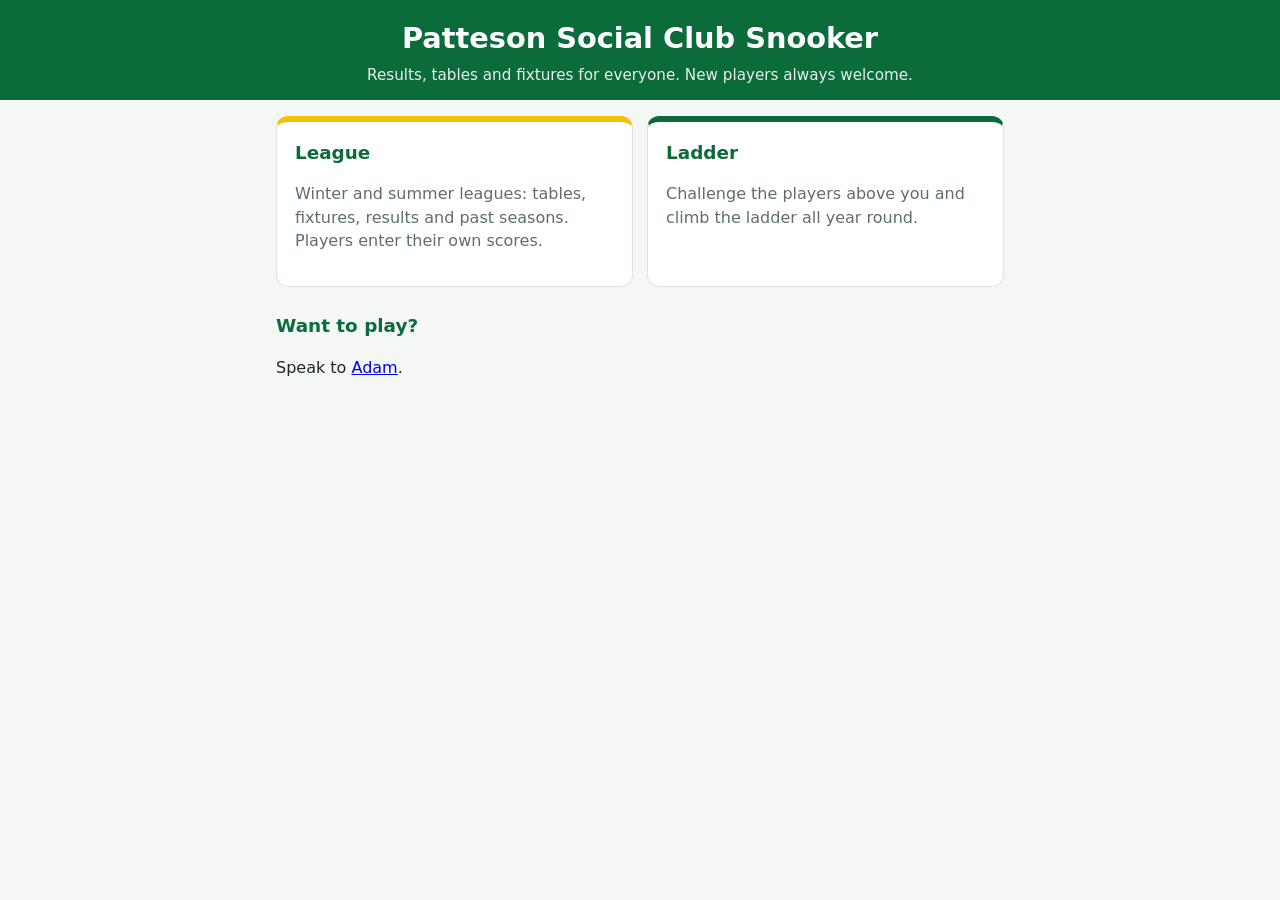
==== commit db860674: "Replace phone number with email link Co-Authored-By: Claude Opus 5.5 <noreply@anthropic.com> Claude-" ====
--- a/index.html
+++ b/index.html
@@ -26,7 +26,7 @@
     </div>
     <section style="margin-top:26px">
       <h2>Want to play?</h2>
-      <p>Speak to Adam: <b>07899 898706</b> (mobile/WhatsApp).</p>
+      <p>Speak to <a href="mailto:gibsona@gmail.com">Adam</a>.</p>
     </section>
   </main>
   <script src="config.js"></script>
--- a/style.css
+++ b/style.css
@@ -218,3 +218,5 @@
 .choice.soon { opacity: .7; border-top-color: var(--line); }
 
 @media (max-width: 600px) { .standings .wide-only { display: none; } }
+.week.final { border: 2px solid #b58900; }
+.week.final h4 { background: #fff6cc; }
